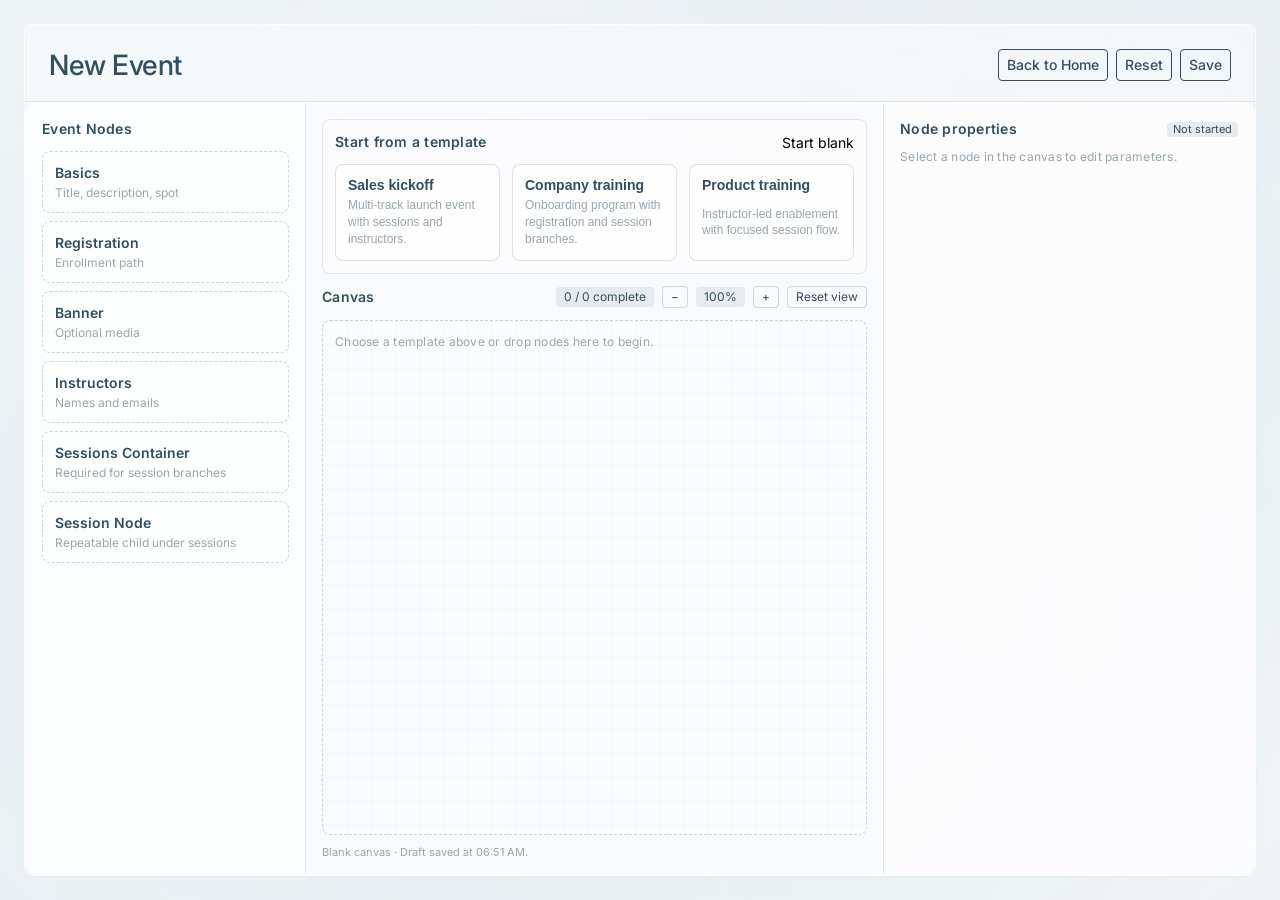
==== new-event.html @ 92a7736d "Initial commit: Arctic AI event creation prototype. Static HTML/CSS/JS starter with chat UI, event a" ====
<!DOCTYPE html>
<html lang="en">
<head>
  <meta charset="UTF-8">
  <meta name="viewport" content="width=device-width, initial-scale=1.0">
  <title>Arctic AI - New Event</title>
  <link rel="stylesheet" href="styles.css">
  <script src="event-editor-shell.js" defer></script>
  <script src="event-admin.js" defer></script>
</head>
<body class="event-page">
  <div class="app-container">
    <div class="background">
      <div class="background-inner">
        <div class="background-gradient"></div>
      </div>
    </div>

    <main class="workspace-panel" aria-label="New Event workspace">
      <header class="content-pane-header content-pane-header-workspace">
        <div class="workspace-header-copy">
          <h1>New Event</h1>
        </div>
        <div class="workspace-header-actions">
          <a class="home-task-action workspace-link-action" href="index.html#events-workspace">Back to Home</a>
          <button type="button" class="home-task-action" id="event-admin-close-button">Reset</button>
          <button type="button" class="home-task-action" id="workspace-save-button">Save</button>
        </div>
      </header>
      <div class="content-pane-divider"></div>
      <section class="workspace-event-editor" aria-label="Node-based event setup">
        <div id="event-editor-root"></div>
      </section>
    </main>
  </div>
</body>
</html>
---- styles.css ----
/* ======================================
   Arctic AI Starter Kit
   ====================================== */

/* File map
   1. Design tokens and base element styles
   2. Shared patterns and reusable selector groups
   3. App shell, background, and primary panels
   4. Header controls and chat title/search chrome
   5. Home panel cards, tasks, and prompt composer
   6. Chat, chat list, and composer
   7. Page switcher popover
   8. Omnibox overlay
*/

@font-face {
  font-family: 'Inter';
  src: url('fonts/Inter/Inter-VariableFont_opsz,wght.ttf') format('truetype');
  font-weight: 100 900;
  font-style: normal;
  font-display: swap;
}

@font-face {
  font-family: 'Inter';
  src: url('fonts/Inter/Inter-Italic-VariableFont_opsz,wght.ttf') format('truetype');
  font-weight: 100 900;
  font-style: italic;
  font-display: swap;
}

/* CSS Custom Properties - Design Tokens */
:root {
  --font-family-base: 'Inter', -apple-system, BlinkMacSystemFont, 'Segoe UI', Roboto, sans-serif;

  /* Core Size Scale */
  --size-0: 0.5px;
  --size-1: 1px;
  --size-2: 2px;
  --size-4: 4px;
  --size-6: 6px;
  --size-8: 8px;
  --size-10: 10px;
  --size-12: 12px;
  --size-14: 14px;
  --size-16: 16px;
  --size-18: 18px;
  --size-20: 20px;
  --size-24: 24px;
  --size-28: 28px;
  --size-32: 32px;
  --size-36: 36px;
  --size-40: 40px;

  /* Base Text Sizes */
  --text-xs: var(--size-12);
  --text-sm: var(--size-14);
  --text-base: var(--size-14);
  --text-md: var(--size-16);
  --text-xl: 21px;
  --text-2xl: var(--size-28);
  --line-height-relaxed: 1.6;
  --line-height-normal: 1.4;
  --line-height-tight: 1;
  --line-height-md: var(--size-20);
  --line-height-lg: var(--size-24);
  --letter-spacing-subtle: 0.03px;
  --letter-spacing-tight: -0.25px;
  --letter-spacing-wide: 0.25px;
  
  /* Base Icon Sizes */
  --icon-size-small: var(--size-16);
  --icon-size-large: var(--size-36);
  --dropdown-icon-width: var(--size-10);
  --dropdown-icon-height: var(--size-6);

  /* Common UI Element Sizes */
  --button-size: var(--size-40);
  --button-size-sm: var(--size-32);
  
  /* Panel Sizing */
  --app-side-panel-min-width: 320px;
  --app-side-panel-default-width: 22vw;
  --app-side-panel-width: clamp(var(--app-side-panel-min-width), var(--app-side-panel-default-width), 50vw);
  --app-side-panel-max-width: 50vw;
  --content-panel-gap: var(--space-xl);
  --content-panel-margin: var(--space-xl);
  
  /* Colors */
  --text-primary: #334E5C;
  --text-secondary: #3A4C5F;
  --accent-blue: #2ABAF8;
  --bg-glass: rgba(251, 252, 253, 0.6);
  --glass-panel-bg: rgba(251, 252, 253, 0.6);
  --glass-panel-edge: rgba(51, 78, 92, 0.035);
  --glass-border: rgba(255, 255, 255, 0.65);
  --glass-inner-highlight: rgba(255, 255, 255, 0.55);
  --glass-shadow: 0 1px 2px rgba(51, 78, 92, 0.04), inset 0 1px 0 var(--glass-inner-highlight);
  --divider-color: rgba(51, 78, 92, 0.2);
  --resize-handle-color: rgba(51, 78, 92, 0.1);
  --resize-handle-hover: rgba(51, 78, 92, 0.2);
  --background-base: #FBFCFD;
  --background-wash: #CCD6E0;
  --background-opacity: 0.15;
  --background-edge-left-opacity: 0.06;
  --background-edge-wash: radial-gradient(circle at 96% 6%, rgba(204, 216, 224, 0.2) 0%, rgba(204, 216, 224, 0.14) 24%, rgba(204, 216, 224, 0) 48%), linear-gradient(90deg, rgba(204, 216, 224, var(--background-edge-left-opacity)) 0%, rgba(204, 216, 224, 0.14) 58%, rgba(204, 216, 224, 0.12) 100%);
  --background-gradient: linear-gradient(38.92224301797872deg, rgb(248, 247, 244) 32%, rgb(102, 146, 178) 32.01%, rgb(104, 151, 156) 56%, rgb(46, 120, 131) 74%, rgb(82, 130, 225) 90%, rgb(168, 219, 245) 108%, rgb(213, 168, 245) 124%);
  
  /* Spacing Scale */
  --space-6xs: var(--size-0);
  --space-5xs: var(--size-1);
  --space-4xs: var(--size-4);
  --space-3xs: var(--size-6);
  --space-2xs: var(--size-8);
  --space-sm: var(--size-12);
  --space-md: var(--size-16);
  --space-md-plus: var(--size-18);
  --space-lg: var(--size-20);
  --space-xl: var(--size-24);

  /* Negative Spacing */
  --space-neg-5xs: calc(var(--size-1) * -1);
  --space-neg-4xs: calc(var(--size-0) * -1);
  --space-neg-3xs: calc(var(--size-2) * -1);
  --space-neg-2xs: calc(var(--size-4) * -1);

  /* Component Sizes */
  --size-adjustment-sm: var(--size-2);
  --prompt-composer-chat-height: 140px;
  --divider-height: 13px;
  --switcher-panel-height: 613px;
  --switcher-avatar-size: 25px;
  --switcher-thumb-height: 53px;
  --switcher-thumb-icon-size: var(--size-28);
  --switcher-logo-height: var(--size-24);
  --switcher-divider-height: var(--size-1);
  --switcher-icon-slot-size: var(--size-14);
  --switcher-nav-width: 144px;
  --switcher-content-width: 486px;
  --switcher-icon-size: var(--size-14);
  --switcher-icon-size-narrow: 11.436px;
  --switcher-icon-size-compact: var(--size-12);
  --switcher-icon-narrow-height: var(--size-16);
  
  /* Border Radius */
  --radius-xs: var(--size-4);
  --radius-sm: var(--size-8);
  --radius-md: var(--size-12);
  --radius-full: 9999px;
  
  /* Effects */
  --blur-standard: blur(12px);
  --glass-panel-blur: blur(12px);
  --glass-panel-radius: var(--radius-sm);
  --switcher-shadow: 0 4px 50px rgba(0, 0, 0, 0.1);
}

@media (min-width: 1920px) {
  :root {
    --app-side-panel-default-width: 15vw;
  }
}

/* Reset and Base Styles */
* {
  margin: 0;
  padding: 0;
  box-sizing: border-box;
}

body {
  font-family: var(--font-family-base);
  -webkit-font-smoothing: antialiased;
  -moz-osx-font-smoothing: grayscale;
}

h1 {
  color: var(--text-primary);
  font-family: var(--font-family-base);
  font-size: var(--text-2xl);
  font-weight: 500;
  line-height: var(--line-height-lg);
  letter-spacing: -0.5px;
}

h2 {
  color: var(--text-secondary);
  font-family: var(--font-family-base);
  font-size: var(--text-xl);
  font-weight: 400;
  line-height: var(--line-height-lg);
  letter-spacing: 0.25px;
}

h3 {
  color: var(--text-secondary);
  font-family: var(--font-family-base);
  font-size: var(--text-sm);
  font-weight: 600;
  line-height: var(--line-height-md);
  letter-spacing: 0.25px;
}

p {
  color: var(--text-secondary);
  font-family: var(--font-family-base);
  font-size: var(--text-sm);
  font-weight: 400;
  line-height: 1.5;
  letter-spacing: 0.25px;
}

a {
  color: #1d6de2;
  text-decoration: none;
}

/* ======================================
   Shared Patterns
   ====================================== */

/* Shared glass surface used by compact controls, cards, and composers. */
.menu-item-group,
.icon-bg,
.chat-title-display,
.chat-search-display,
.home-insight-card,
.prompt-composer-home,
.prompt-composer-chat,
.agent-selector {
  background-color: var(--bg-glass);
  backdrop-filter: var(--blur-standard);
  -webkit-backdrop-filter: var(--blur-standard);
  border: 1px solid var(--glass-border);
  border-radius: var(--radius-sm);
  box-shadow: var(--glass-shadow);
}

/* Base reset for button-like controls that provide their own layout. */
.profile-button,
.menu-item,
.omnibox-trigger,
.icon-button,
.chat-title-edit-button,
.prompt-composer-submit,
.submit-button {
  border: 0;
  background: transparent;
  padding: 0;
  cursor: pointer;
}

/* Center icon-only controls inside their interactive hit area. */
.omnibox-trigger,
.icon-button,
.chat-title-edit-button,
.prompt-composer-submit,
.submit-button {
  display: flex;
  align-items: center;
  justify-content: center;
}

/* Shared compact UI typography. Component selectors add color and spacing. */
.menu-text,
.chat-search-input,
.chat-title-content,
.chat-tag,
.chat-item-title,
.user-message-bubble,
.ai-response-text,
.prompt-composer-input,
.chat-input,
.agent-text {
  font-family: var(--font-family-base);
  font-size: var(--text-sm);
  font-weight: 400;
}

/* Keep SVG and image icons proportionally contained. */
.dropdown-icon,
.shape-icon,
.icon-img,
.chat-search-icon,
.omnibox-search-icon,
.edit-icon,
.prompt-composer-submit-icon,
.dropdown-icon-small,
.submit-button img,
.page-switcher-logo,
.switcher-content-arrow,
.switcher-thumb img {
  object-fit: contain;
}

/* Standard 16px icon footprint. Narrow icons override this below. */
.shape-icon,
.icon-img,
.chat-search-icon,
.omnibox-search-icon,
.edit-icon,
.submit-button,
.home-task-icon,
.switcher-content-arrow {
  width: var(--icon-size-small);
  height: var(--icon-size-small);
}

/* Dropdown chevrons share a smaller aspect ratio than standard icons. */
.dropdown-icon,
.dropdown-icon-small {
  width: var(--dropdown-icon-width);
  height: var(--dropdown-icon-height);
}

/* Horizontal divider rules. Widths stay component-specific. */
.home-insight-divider,
.home-tasks-divider,
.home-task-separator,
.ai-response-divider,
.page-switcher-divider {
  height: 1px;
  background: var(--divider-color);
}

/* Shared editable text inputs used by home and chat prompt composers. */
.prompt-composer-input,
.chat-input {
  flex: 1;
  color: var(--text-secondary);
  line-height: var(--line-height-normal);
  letter-spacing: var(--letter-spacing-subtle);
  outline: none;
  cursor: text;
  word-break: break-word;
}

/* Placeholder text for contenteditable inputs. */
.prompt-composer-input:empty::before,
.chat-input:empty::before {
  content: attr(data-placeholder);
  color: var(--text-secondary);
  pointer-events: none;
}

/* Low-emphasis outline buttons with local sizing overrides. */
.home-task-action,
.switcher-logout,
.switcher-row-button {
  border-style: solid;
  border-color: var(--text-secondary);
  border-radius: var(--radius-xs);
  color: var(--text-secondary);
  background: transparent;
  font-family: var(--font-family-base);
}

/* Hide scrollbars in scrollable panes while preserving scroll behavior. */
.home-panel-scroll,
.chat-list-sections,
.messages-area {
  scrollbar-width: none;
}

.home-panel-scroll::-webkit-scrollbar,
.chat-list-sections::-webkit-scrollbar,
.messages-area::-webkit-scrollbar {
  width: 0;
  height: 0;
}

/* Side-panel views share the same show/hide layout model. */
.home-panel,
.chat-panel,
.chat-history-panel {
  position: relative;
  display: flex;
  flex-direction: column;
  width: 100%;
  flex: 1;
  min-height: 0;
  margin-top: var(--space-md);
}

.home-panel.is-hidden,
.chat-panel.is-hidden,
.chat-history-panel.is-hidden {
  display: none;
}

/* Scroll columns with top clearance for floating title/search chrome. */
.chat-list-sections,
.messages-area {
  display: flex;
  flex-direction: column;
  gap: var(--size-28);
  width: 100%;
  flex: 1;
  min-height: 0;
  overflow-y: auto;
  clip-path: inset(var(--space-3xs) 0 var(--space-3xs) 0);
  padding-top: calc(var(--button-size) + var(--space-sm));
  padding-bottom: var(--space-sm);
}

/* ======================================
   App Container
   ====================================== */

.app-container {
  position: relative;
  width: 100%;
  min-width: calc(var(--app-side-panel-min-width) + 360px + (var(--content-panel-margin) * 2) + var(--content-panel-gap));
  height: 100vh;
  min-height: 100vh;
  overflow-x: auto;
  overflow-y: hidden;
}

/* ======================================
   Background
   ====================================== */

.background {
  position: fixed;
  top: 0;
  left: 0;
  width: 100%;
  height: 100%;
  z-index: 0;
  pointer-events: none;
  overflow: hidden;
  background-color: var(--background-base);
  background-image: var(--background-edge-wash);
}

.background-inner {
  position: absolute;
  top: -1.2vh;
  left: -81.7vw;
  width: 215.1vw;
  height: 138.5vh;
  opacity: var(--background-opacity);
  filter: blur(972.898px);
  transform: rotate(180deg);
  background-color: var(--background-wash);
  background-image: var(--background-gradient);
}

.background-gradient {
  width: 100%;
  height: 100%;
}

/* ======================================
   Workspace Panel
   ====================================== */

.workspace-panel {
  position: absolute;
  top: var(--content-panel-margin);
  right: var(--content-panel-margin);
  bottom: var(--content-panel-margin);
  left: calc(var(--content-panel-margin) + var(--app-side-panel-width) + var(--content-panel-gap));
  z-index: 5;
  overflow: hidden;
  padding: 0;
  background-color: var(--glass-panel-bg);
  backdrop-filter: var(--glass-panel-blur);
  -webkit-backdrop-filter: var(--glass-panel-blur);
  border: 1px solid var(--glass-border);
  border-radius: var(--glass-panel-radius);
  box-shadow: var(--glass-shadow), inset 0 0 0 1px var(--glass-panel-edge);
  pointer-events: auto;
  display: flex;
  flex-direction: column;
}

.workspace-default-view,
.workspace-event-view {
  flex: 1;
  min-height: 0;
  display: flex;
  flex-direction: column;
}

.workspace-default-view.is-hidden,
.workspace-event-view.is-hidden {
  display: none;
}

.workspace-panel.is-event-workspace-active .workspace-event-view .workspace-event-editor {
  flex: 1;
  min-height: 0;
}

.content-pane-header {
  display: flex;
  align-items: center;
  height: auto;
  padding-bottom: var(--space-xl);
}

.content-pane-divider {
  width: 100%;
  height: 1px;
  background: rgba(51, 78, 92, 0.12);
  margin-bottom: 0;
}

.content-pane-divider-inset {
  width: auto;
  margin: 0 var(--space-xl);
}

/* ======================================
   Left Panel
   ====================================== */

/* Resizable side panel that contains home, chat, and chat-history views. */
.app-side-panel {
  position: absolute;
  top: var(--content-panel-margin);
  left: var(--content-panel-margin);
  width: var(--app-side-panel-width);
  min-width: var(--app-side-panel-min-width);
  max-width: var(--app-side-panel-max-width);
  height: calc(100vh - (var(--content-panel-margin) * 2));
  z-index: 10;
  pointer-events: auto;
  padding: 0;
  transition: width 0.1s ease-out;
}

/* Drag target for resizing the side panel. */
.panel-resize-handle {
  position: absolute;
  top: 0;
  left: calc(100% + var(--space-sm) + var(--space-neg-3xs));
  width: var(--size-4);
  height: 100%;
  cursor: ew-resize;
  background-color: transparent;
  transition: background-color 0.2s ease;
  z-index: 20;
}

.panel-resize-handle:hover {
  background-color: var(--resize-handle-hover);
}

.panel-resize-handle::before {
  content: '';
  position: absolute;
  top: 0;
  left: var(--space-neg-2xs);
  right: var(--space-neg-2xs);
  height: 100%;
}

.app-side-panel.resizing {
  transition: none;
  user-select: none;
}

.app-side-panel.resizing .panel-resize-handle {
  background-color: var(--resize-handle-hover);
}

/* Global cursor lock while dragging the resize handle. */
body.resizing-panel {
  cursor: ew-resize;
  user-select: none;
}

.side-panel-layout {
  width: 100%;
  height: 100%;
  display: flex;
  flex-direction: column;
  justify-content: space-between;
  min-height: 0;
}

/* ======================================
   Header Controls
   ====================================== */

/* Header row above the side-panel views. */
.side-panel-chrome {
  position: relative;
  display: flex;
  flex-direction: column;
  gap: var(--space-md);
  width: 100%;
}

/* Profile button, page switcher trigger, search trigger, and action icons. */
.side-panel-toolbar {
  display: flex;
  align-items: center;
  justify-content: space-between;
  gap: var(--space-sm);
  width: 100%;
}

.header-left {
  display: flex;
  gap: var(--space-sm);
  align-items: center;
  min-width: 0;
}

.icon-container {
  display: flex;
  align-items: center;
  flex-shrink: 0;
  width: calc(var(--button-size) - var(--size-adjustment-sm));
  height: calc(var(--button-size) - var(--size-adjustment-sm));
}

.user-icon {
  width: calc(var(--button-size) - var(--size-adjustment-sm));
  height: calc(var(--button-size) - var(--size-adjustment-sm));
  border-radius: var(--radius-full);
  object-fit: cover;
}

.profile-button {
  width: calc(var(--button-size) - var(--size-adjustment-sm));
  height: calc(var(--button-size) - var(--size-adjustment-sm));
  border-radius: var(--radius-full);
}

.menu-item-group {
  display: flex;
  gap: var(--space-sm);
  align-items: center;
  flex-shrink: 0;
  height: var(--button-size);
  padding: 0 var(--space-sm);
}

.menu-item {
  display: flex;
  gap: var(--space-sm);
  align-items: center;
  color: inherit;
  font: inherit;
}

.omnibox-trigger {
  width: var(--icon-size-small);
  height: var(--icon-size-small);
  display: inline-flex;
}

.menu-text {
  line-height: var(--line-height-relaxed);
  color: var(--text-primary);
  white-space: nowrap;
}

.divider {
  width: 0;
  height: var(--divider-height);
  border-left: 1px solid var(--divider-color);
}

.header-right {
  display: flex;
  gap: var(--space-sm);
  align-items: center;
  flex-shrink: 0;
  height: var(--button-size);
}

.icon-button {
  width: var(--button-size);
  height: var(--button-size);
}

.icon-bg {
  width: 100%;
  height: 100%;
  display: flex;
  align-items: center;
  justify-content: center;
}

.settings-link-wrap {
  position: relative;
  z-index: 30;
}

.settings-menu {
  position: absolute;
  top: calc(100% + var(--space-2xs));
  right: 0;
  z-index: 30;
  width: max-content;
  max-width: 190px;
  border: 1px solid var(--glass-border);
  border-radius: var(--radius-xs);
  background: rgba(251, 252, 253, 0.86);
  box-shadow: var(--glass-shadow);
}

.settings-menu[aria-hidden="true"] {
  display: none;
}

.settings-reference-link {
  display: block;
  padding: var(--space-3xs) var(--space-2xs);
  border-radius: var(--radius-xs);
  color: var(--text-primary);
  font-size: var(--text-xs);
  font-weight: 500;
  line-height: var(--line-height-normal);
  text-align: right;
}

/* Floating chat title and chat-list search chrome. */
.chat-title-display {
  position: absolute;
  top: 0;
  left: 0;
  right: 0;
  z-index: 5;
  display: flex;
  align-items: center;
  justify-content: space-between;
  width: 100%;
  height: var(--button-size);
  padding: 0 var(--space-sm);
}

.chat-search-display {
  position: absolute;
  top: 0;
  left: 0;
  right: 0;
  z-index: 5;
  display: flex;
  align-items: center;
  justify-content: space-between;
  width: 100%;
  height: var(--button-size);
  padding: 0 var(--space-sm);
  background-color: rgba(251, 252, 253, 0.7);
}

.chat-search-input {
  width: 100%;
  border: 0;
  background: transparent;
  color: var(--text-primary);
  line-height: var(--line-height-relaxed);
  outline: none;
}

.chat-search-input::placeholder {
  color: var(--text-primary);
}

.chat-title-content {
  line-height: var(--line-height-relaxed);
  color: var(--text-primary);
  white-space: nowrap;
}

.chat-title-content.is-editing {
  outline: none;
  white-space: normal;
}

.chat-title-edit-button {
  width: var(--icon-size-small);
  height: var(--icon-size-small);
  display: inline-flex;
  flex-shrink: 0;
}

/* ======================================
   Home Panel
   ====================================== */

/* Scrollable home content with bottom clearance for the fixed query bar. */
.home-panel-scroll {
  display: flex;
  flex-direction: column;
  gap: var(--space-xl);
  width: 100%;
  flex: 1;
  min-height: 0;
  overflow-y: auto;
  padding-bottom: calc(var(--prompt-composer-chat-height) + var(--space-md));
}

/* Stacked insight-card deck. Card offsets create the layered preview. */
.home-insights-stack {
  display: grid;
  width: 100%;
  padding-bottom: 88px;
}

.home-insight-card {
  grid-area: 1 / 1;
  width: 100%;
  display: flex;
  flex-direction: column;
  gap: var(--space-lg);
  padding: var(--space-xl);
  overflow: hidden;
  z-index: 1;
  --card-offset-y: 0px;
  transform: translateY(var(--card-offset-y)) scale(1);
  transition: transform 220ms cubic-bezier(0.22, 1, 0.36, 1),
    box-shadow 220ms cubic-bezier(0.22, 1, 0.36, 1);
  will-change: transform;
}

/* Layer ordering for the three-card stack. */
.home-insight-card-top {
  z-index: 1;
}

.home-insight-card-middle {
  --card-offset-y: 44px;
  z-index: 2;
}

.home-insight-card-bottom {
  --card-offset-y: 88px;
  z-index: 3;
}

/* Hover lift keeps the selected card above the rest of the stack. */
.home-insight-card:hover,
.home-insight-card:focus-within {
  z-index: 4;
  transform: translateY(var(--card-offset-y)) scale(1.01);
  box-shadow: 0 14px 30px rgba(51, 78, 92, 0.12), var(--glass-shadow);
}

.home-insight-card-top:hover + .home-insight-card-middle,
.home-insight-card-top:focus-within + .home-insight-card-middle {
  z-index: 3;
}

.home-insight-card-top:hover ~ .home-insight-card-bottom,
.home-insight-card-top:focus-within ~ .home-insight-card-bottom {
  z-index: 2;
}

/* Insight card header, title, brand icon, and metric labels. */
.home-insight-header {
  display: flex;
  flex-direction: column;
  gap: var(--space-sm);
}

.home-insight-title-wrap {
  display: flex;
  align-items: center;
  gap: var(--space-sm);
}

.home-insight-brand-icon {
  width: 26px;
  height: 26px;
  border-radius: var(--radius-xs);
  object-fit: cover;
}

.home-insight-brand-icon-openai {
  border-radius: 0;
  object-fit: contain;
}

.home-insight-brand-icon-overlap {
  position: relative;
  display: inline-block;
  width: 26px;
  height: 26px;
}

.home-insight-brand-layer {
  position: absolute;
  inset: 0;
  width: 100%;
  height: 100%;
  object-fit: cover;
}

.home-insight-title {
  min-width: 0;
  color: var(--text-secondary);
  font-family: var(--font-family-base);
  font-size: var(--text-xl);
  font-weight: 400;
  line-height: var(--line-height-lg);
  letter-spacing: -0.5px;
  overflow-wrap: anywhere;
}

.home-insight-labels {
  display: flex;
  align-items: center;
  gap: var(--space-sm);
}

.home-label {
  padding: var(--space-3xs) var(--space-2xs);
  border-radius: var(--radius-xs);
  color: var(--text-secondary);
  font-family: var(--font-family-base);
  font-size: var(--text-sm);
  font-weight: 500;
  line-height: 1;
  letter-spacing: 0.25px;
  white-space: nowrap;
}

.home-label strong {
  font-weight: 500;
}

.home-label b {
  font-weight: 700;
}

.home-label-primary {
  color: var(--background-base);
  background: var(--accent-blue);
}

.home-label-secondary {
  background: #e6ebf0;
}

.home-insight-divider {
  width: 100%;
}

/* Bold labels inside insight card body copy. */
.home-insight-card p strong {
  display: block;
  margin-bottom: var(--space-4xs);
  font-weight: 700;
}

/* Task list below the insight stack. */
.home-tasks {
  display: flex;
  flex-direction: column;
  gap: var(--space-lg);
  width: 100%;
}

.home-tasks-divider {
  width: 65px;
}

.home-task-list {
  display: flex;
  flex-direction: column;
  gap: var(--space-xl);
}

.home-task-item {
  display: flex;
  flex-direction: column;
  gap: var(--space-md);
}

.home-task-header {
  display: flex;
  align-items: center;
  gap: var(--space-2xs);
}

.home-task-icon {
  border-radius: 3px;
  object-fit: cover;
}

.home-task-title {
  min-width: 0;
  color: var(--text-secondary);
  font-family: var(--font-family-base);
  font-size: var(--text-sm);
  font-weight: 600;
  line-height: var(--line-height-md);
  letter-spacing: 0.25px;
  overflow-wrap: anywhere;
}

.home-task-action {
  width: fit-content;
  border-width: 0.5px;
  padding: var(--space-3xs) var(--space-2xs);
  font-size: var(--text-sm);
  font-weight: 500;
  line-height: 1.3;
  cursor: pointer;
}

.home-task-separator {
  width: 73px;
}

/* Fixed prompt input at the bottom of the home panel. */
.prompt-composer-home {
  position: absolute;
  left: 0;
  right: 0;
  bottom: 0;
  z-index: 5;
  display: flex;
  align-items: center;
  justify-content: space-between;
  width: 100%;
  min-height: var(--button-size);
  padding: var(--space-sm);
}

.prompt-composer-input {
  min-width: 0;
}

.prompt-composer-submit {
  width: var(--size-10);
  height: var(--size-12);
  display: inline-flex;
  flex-shrink: 0;
}

.prompt-composer-submit-icon {
  width: var(--size-12);
  height: var(--size-14);
}

/* ======================================
   Chat Panel
   ====================================== */

/* Chat view layout and chat-list section structure. */
.chat-panel {
  align-items: flex-end;
  justify-content: flex-end;
  gap: var(--space-md);
}

.chat-list-section {
  display: flex;
  flex-direction: column;
  gap: var(--space-sm);
}

.chat-list-heading {
  color: #99a6ad;
  font-family: var(--font-family-base);
  font-size: var(--size-10);
  font-weight: 700;
  letter-spacing: 0.6px;
  line-height: var(--line-height-md);
  text-transform: uppercase;
}

.chat-list-items {
  display: flex;
  flex-direction: column;
  gap: var(--space-2xs);
}

.chat-list-item {
  border: 0;
  background: transparent;
  display: flex;
  align-items: center;
  gap: var(--space-3xs);
  color: var(--text-primary);
  cursor: pointer;
  padding: 0;
  width: fit-content;
  max-width: 100%;
  text-align: left;
}

.chat-tag {
  background: #C7D2DC;
  border-radius: var(--radius-xs);
  color: var(--text-primary);
  letter-spacing: 0.25px;
  line-height: 1;
  padding: var(--space-3xs);
  white-space: nowrap;
}

.chat-item-title {
  color: var(--text-primary);
  letter-spacing: 0.25px;
  line-height: var(--line-height-md);
  white-space: nowrap;
  overflow: hidden;
  text-overflow: ellipsis;
}

/* Message scroll area, including dynamic clearance for the fixed composer. */
.messages-area {
  overscroll-behavior: contain;
}

.messages-area.has-bottom-clearance {
  padding-bottom: calc(var(--prompt-composer-chat-height) + var(--space-md));
}

.messages-area.compact-top-spacing {
  padding-top: var(--button-size);
}

/* User and AI message rendering. */
.user-message-bubble {
  background: var(--accent-blue);
  color: var(--background-base);
  padding: var(--size-10) var(--space-sm);
  border-radius: var(--radius-sm);
  align-self: flex-end;
  max-width: 70%;
  line-height: 1.4;
  letter-spacing: 0.03px;
  word-break: break-word;
}

.ai-response {
  display: flex;
  flex-direction: column;
  gap: var(--space-lg);
  width: 100%;
}

.ai-response-text {
  line-height: 1.55;
  color: var(--text-secondary);
  letter-spacing: 0.03px;
}

.ai-response-divider {
  width: 100%;
  flex-shrink: 0;
}

.ai-response-heading {
  font-family: var(--font-family-base);
  font-size: var(--text-sm);
  font-weight: 600;
  line-height: 1.4;
  color: var(--text-secondary);
  margin-bottom: var(--space-2xs);
}

.ai-response-actions {
  display: flex;
  flex-wrap: wrap;
  gap: var(--space-2xs);
  margin-top: var(--space-sm);
}

.ai-response-action {
  font-family: var(--font-family-base);
  cursor: pointer;
  text-decoration: none;
}


/* Fixed chat composer and its nested controls. */
.prompt-composer-chat {
  position: absolute;
  left: 0;
  right: 0;
  bottom: 0;
  z-index: 5;
  display: flex;
  flex-direction: column;
  align-items: center;
  justify-content: space-between;
  width: 100%;
  height: var(--prompt-composer-chat-height);
  padding: var(--space-sm);
  border-radius: var(--radius-md);
  overflow: hidden;
  flex-shrink: 0;
}

.text-input-container {
  display: flex;
  align-items: flex-start;
  justify-content: center;
  width: 100%;
  flex: 1;
  min-height: 0;
}

.chat-input {
  overflow-y: auto;
  max-height: 80px;
}

.buttons-group {
  display: flex;
  align-items: center;
  justify-content: space-between;
  width: 100%;
}

.left-buttons {
  display: flex;
  gap: var(--space-sm);
  align-items: center;
}

.agent-selector {
  display: flex;
  gap: var(--space-4xs);
  align-items: center;
  padding: var(--space-4xs) var(--space-2xs);
}

.agent-text {
  line-height: var(--line-height-md);
  letter-spacing: var(--letter-spacing-tight);
  color: var(--text-primary);
  white-space: nowrap;
}

.submit-button {
  flex-shrink: 0;
}

.submit-button img {
  width: 100%;
  height: 100%;
}

/* ======================================
   Page Switcher Popover
   ====================================== */

/* Two-column app/page switcher opened from the side-panel header. */
.page-switcher-popover {
  position: absolute;
  top: var(--space-neg-4xs);
  left: var(--space-neg-5xs);
  z-index: 60;
  display: flex;
  gap: var(--space-xl);
  width: calc((var(--space-xl) * 2) + var(--switcher-nav-width) + var(--space-xl) + var(--switcher-content-width));
  padding: var(--space-xl);
  border-radius: var(--radius-sm);
  background: var(--background-base);
  box-shadow: var(--switcher-shadow);
}

.page-switcher-popover[aria-hidden="true"] {
  display: none;
}

/* Left navigation column. */
.page-switcher-nav {
  display: flex;
  flex-direction: column;
  gap: var(--space-lg);
  width: var(--switcher-nav-width);
  min-height: var(--switcher-panel-height);
}

.page-switcher-logo {
  width: 120px;
  height: var(--switcher-logo-height);
}

.page-switcher-divider {
  width: 100%;
}

.page-switcher-nav-items {
  display: flex;
  flex-direction: column;
  gap: var(--space-lg);
}

/* Switcher navigation rows and hover/selected background. */
.switcher-nav-item {
  display: grid;
  grid-template-columns: var(--size-14) auto;
  align-items: center;
  justify-items: start;
  gap: var(--space-sm);
  width: 100%;
  padding: var(--space-4xs) 0;
  border: 0;
  border-radius: var(--radius-xs);
  background: transparent;
  color: var(--text-primary);
  font-family: var(--font-family-base);
  font-size: var(--text-md);
  font-weight: 500;
  line-height: var(--line-height-md);
  letter-spacing: var(--letter-spacing-wide);
  text-align: left;
  cursor: pointer;
  position: relative;
  z-index: 0;
}

.switcher-nav-item::before {
  content: '';
  position: absolute;
  top: 0;
  bottom: 0;
  left: calc(var(--space-sm) * -1);
  right: calc(var(--space-sm) * -1);
  border-radius: var(--radius-xs);
  background: transparent;
  z-index: -1;
  pointer-events: none;
}

.switcher-nav-item:hover::before,
.switcher-nav-item.is-selected::before {
  background: rgba(204, 214, 224, 0.45);
}

a.switcher-nav-link {
  text-decoration: none;
}

/* Nav icons vary slightly by source SVG proportions. */
.switcher-nav-icon-slot {
  width: var(--switcher-icon-slot-size);
  height: var(--switcher-icon-slot-size);
  display: flex;
  align-items: center;
  justify-content: center;
}

.switcher-nav-icon {
  width: var(--switcher-icon-size);
  height: var(--switcher-icon-size);
  display: block;
}

.switcher-nav-icon-narrow {
  width: var(--switcher-icon-size-narrow);
  height: var(--switcher-icon-narrow-height);
}

.switcher-nav-icon-compact {
  width: 3px;
  height: var(--switcher-icon-slot-size);
}

.page-switcher-footer {
  margin-top: auto;
  display: flex;
  align-items: center;
  justify-content: space-between;
}

.switcher-avatar {
  width: var(--switcher-avatar-size);
  height: var(--switcher-avatar-size);
  border-radius: 50%;
  object-fit: cover;
}

/* Footer logout button. */
.switcher-logout {
  padding: var(--space-4xs) var(--space-sm);
  border-width: 1px;
  font-size: var(--text-xs);
  line-height: var(--line-height-tight);
}

/* Right content column with meeting rows and actions. */
.page-switcher-content {
  width: var(--switcher-content-width);
  height: var(--switcher-panel-height);
  display: flex;
  flex-direction: column;
  gap: var(--space-xl);
  padding: var(--space-xl);
  border-radius: var(--radius-sm);
  overflow: hidden;
  background: rgba(242, 245, 247, 0.7);
}

.switcher-content-header {
  display: flex;
  align-items: center;
  justify-content: space-between;
  color: var(--text-secondary);
  font-size: var(--text-xl);
  font-weight: 500;
  line-height: var(--line-height-tight);
}

.switcher-content-arrow {
  transform: rotate(-90deg);
}

.switcher-content-section {
  display: flex;
  flex-direction: column;
  gap: var(--space-md-plus);
}

.switcher-content-section h4 {
  color: var(--text-secondary);
  font-size: var(--text-sm);
  font-weight: 700;
  line-height: var(--line-height-tight);
}

.switcher-content-row {
  display: flex;
  align-items: center;
  gap: var(--space-xl);
}

/* Meeting thumbnail and copy treatment. */
.switcher-thumb {
  width: 70.667px;
  height: var(--switcher-thumb-height);
  display: flex;
  align-items: center;
  justify-content: center;
  border-radius: 9.422px;
  background: #fff;
}

.switcher-thumb img {
  width: var(--switcher-thumb-icon-size);
  height: var(--switcher-thumb-icon-size);
}

.switcher-thumb-primary {
  background: #1932d5;
}

.switcher-thumb-primary img {
  filter: brightness(0) invert(1);
}

.switcher-content-copy {
  flex: 1;
  display: flex;
  flex-direction: column;
  gap: var(--space-4xs);
  color: var(--text-secondary);
  text-align: left;
}

.switcher-content-copy strong {
  font-size: var(--text-xs);
  line-height: var(--line-height-tight);
}

.switcher-content-copy span {
  font-size: var(--text-xs);
  line-height: var(--line-height-tight);
}

.switcher-row-button {
  border-width: 1px;
  padding: var(--space-3xs) var(--space-2xs);
  font-size: var(--text-xs);
  line-height: var(--line-height-tight);
}

/* ======================================
   Omnibox Overlay
   ====================================== */

/* Full-screen search overlay opened from the header search trigger. */
.omnibox-overlay {
  position: fixed;
  inset: 0;
  z-index: 100;
  display: flex;
  align-items: flex-start;
  justify-content: center;
  padding-top: 14vh;
  pointer-events: auto;
}

.omnibox-overlay[aria-hidden="true"] {
  display: none;
}

/* Soft page wash behind the omnibox panel. */
.omnibox-backdrop {
  position: absolute;
  inset: 0;
  background: rgba(251, 252, 253, 0.38);
  backdrop-filter: blur(10px);
  -webkit-backdrop-filter: blur(10px);
}

/* Centered search panel and input row. */
.omnibox-panel {
  position: relative;
  z-index: 1;
  width: min(680px, calc(100vw - (var(--space-xl) * 2)));
  max-height: 72vh;
  display: flex;
  flex-direction: column;
  gap: var(--space-lg);
  padding: var(--space-lg);
  border: 1px solid var(--glass-border);
  border-radius: var(--radius-md);
  background: rgba(251, 252, 253, 0.86);
  box-shadow: 0 24px 70px rgba(51, 78, 92, 0.2), var(--glass-shadow);
}

.omnibox-search-row {
  display: flex;
  align-items: center;
  gap: var(--space-sm);
  min-height: var(--button-size);
  padding: 0 var(--space-sm);
  border: 1px solid rgba(51, 78, 92, 0.12);
  border-radius: var(--radius-sm);
  background: rgba(255, 255, 255, 0.78);
}

.omnibox-search-icon {
  flex-shrink: 0;
}

.omnibox-input {
  width: 100%;
  border: 0;
  background: transparent;
  color: var(--text-primary);
  font-family: var(--font-family-base);
  font-size: var(--text-md);
  line-height: var(--line-height-lg);
  outline: none;
}

.omnibox-input::placeholder {
  color: rgba(51, 78, 92, 0.62);
}

/* ======================================
   Design Breakdown Modal
   ====================================== */

.design-breakdown-modal {
  position: fixed;
  inset: 0;
  z-index: 120;
  display: flex;
  align-items: center;
  justify-content: center;
  padding: var(--space-xl);
  pointer-events: auto;
}

.design-breakdown-modal[aria-hidden="true"] {
  display: none;
}

.design-breakdown-backdrop {
  position: absolute;
  inset: 0;
  background: rgba(251, 252, 253, 0.52);
  backdrop-filter: blur(10px);
  -webkit-backdrop-filter: blur(10px);
}

.design-breakdown-panel {
  position: relative;
  z-index: 1;
  display: flex;
  flex-direction: column;
  width: min(1180px, calc(100vw - (var(--space-xl) * 2)));
  height: min(840px, calc(100vh - (var(--space-xl) * 2)));
  overflow: hidden;
  border: 1px solid var(--glass-border);
  border-radius: var(--radius-md);
  background: rgba(251, 252, 253, 0.92);
  box-shadow: 0 24px 70px rgba(51, 78, 92, 0.2), var(--glass-shadow);
}

.design-breakdown-header {
  display: flex;
  align-items: center;
  justify-content: space-between;
  gap: var(--space-md);
  padding: var(--space-md) var(--space-lg);
  border-bottom: 1px solid rgba(51, 78, 92, 0.12);
}

.design-breakdown-header h2 {
  font-size: var(--text-md);
  font-weight: 500;
  line-height: var(--line-height-md);
}

.design-breakdown-close {
  border: 1px solid var(--text-secondary);
  border-radius: var(--radius-xs);
  padding: var(--space-3xs) var(--space-2xs);
  background: transparent;
  color: var(--text-secondary);
  font-family: var(--font-family-base);
  font-size: var(--text-xs);
  line-height: var(--line-height-tight);
  cursor: pointer;
}

.design-breakdown-frame {
  width: 100%;
  height: 100%;
  border: 0;
  background: var(--background-base);
}

/* ======================================
   Event Admin Flow (Phase 1)
   ====================================== */

.content-pane-header-workspace {
  justify-content: space-between;
  gap: var(--space-lg);
  padding: var(--space-xl);
  padding-bottom: var(--space-lg);
}

.workspace-header-copy {
  display: grid;
  gap: var(--space-2xs);
}

.workspace-header-subtitle {
  max-width: 720px;
}

.workspace-header-actions {
  display: flex;
  align-items: center;
  gap: var(--space-2xs);
}

.workspace-link-action {
  display: inline-flex;
  align-items: center;
  justify-content: center;
  text-decoration: none;
}

.workspace-event-preview.is-hidden {
  display: none;
}

.workspace-event-preview {
  padding: 0 var(--space-xl) var(--space-lg);
}

.workspace-event-preview h2 {
  margin: 0 0 var(--space-2xs);
  color: var(--text-primary);
  font-size: var(--text-md);
}

.event-session-child-summary {
  margin: 0;
  padding-left: var(--space-lg);
  display: grid;
  gap: var(--space-4xs);
}

.event-link-button {
  border: 0;
  background: transparent;
  color: var(--text-link);
  font: inherit;
  padding: 0;
  cursor: pointer;
}

.event-session-item {
  flex-wrap: wrap;
}

.workspace-event-preview ul {
  margin: 0;
  padding-left: var(--space-lg);
  display: grid;
  gap: var(--space-2xs);
  color: var(--text-secondary);
  font-size: var(--text-sm);
  line-height: var(--line-height-relaxed);
}

.workspace-event-editor {
  flex: 1;
  min-height: 0;
  display: flex;
  margin-top: 0;
}

.workspace-event-editor-placeholder {
  flex-direction: column;
  align-items: flex-start;
  gap: var(--space-sm);
  padding: var(--space-xl);
}

.event-page .app-container {
  min-width: 0;
  overflow: hidden;
}

.event-page .workspace-panel {
  left: var(--content-panel-margin);
}

.event-admin-panel {
  width: 100%;
  height: 100%;
  display: flex;
  flex-direction: column;
  border: 1px solid var(--glass-border);
  border-radius: var(--radius-md);
  background: rgba(251, 252, 253, 0.66);
  box-shadow: var(--glass-shadow);
  overflow: hidden;
  min-height: 0;
}

.event-admin-header {
  display: flex;
  justify-content: space-between;
  align-items: center;
  gap: var(--space-md);
  padding: var(--space-md) var(--space-lg);
  border-bottom: 1px solid rgba(51, 78, 92, 0.12);
}

.event-admin-header-copy {
  display: grid;
  gap: var(--space-4xs);
}

.event-admin-header-copy h2 {
  font-size: var(--text-md);
  font-weight: 500;
  line-height: var(--line-height-md);
}

.event-admin-header-actions {
  display: flex;
  gap: var(--space-sm);
}

.event-admin-layout {
  flex: 1;
  min-height: 0;
  display: grid;
  grid-template-columns: minmax(250px, 280px) minmax(0, 1fr) minmax(320px, 370px);
}

.event-admin-palette-panel,
.event-admin-canvas-panel,
.event-admin-main-panel {
  min-height: 0;
  display: flex;
  flex-direction: column;
  gap: var(--space-sm);
  padding: var(--space-md);
}

.event-admin-palette-panel {
  border-right: 1px solid rgba(51, 78, 92, 0.12);
  background: rgba(255, 255, 255, 0.48);
}

.event-admin-canvas-panel {
  position: relative;
  border-right: 1px solid rgba(51, 78, 92, 0.12);
}

.event-admin-toast-host {
  position: fixed;
  top: var(--space-lg);
  right: var(--space-lg);
  z-index: 120;
  display: flex;
  flex-direction: column;
  align-items: flex-end;
  gap: var(--space-sm);
  width: min(24rem, calc(100vw - (2 * var(--space-lg))));
  pointer-events: none;
}

.event-admin-toast.home-insight-card {
  grid-area: unset;
  width: 100%;
  max-width: none;
  --card-offset-y: 0;
  transform: none;
  display: flex;
  flex-direction: row;
  align-items: center;
  gap: var(--space-sm);
  padding: var(--space-md) var(--space-lg);
  pointer-events: auto;
  opacity: 1;
  transition: opacity 280ms ease;
}

.event-admin-toast.home-insight-card p {
  flex: 1;
  min-width: 0;
  margin: 0;
  color: var(--text-primary);
  font-size: var(--text-sm);
  line-height: var(--line-height-normal);
}

.event-admin-toast-dismiss {
  flex-shrink: 0;
  width: 24px;
  height: 24px;
  margin: 0;
  border: 1px solid rgba(51, 78, 92, 0.16);
  border-radius: 999px;
  background: rgba(255, 255, 255, 0.72);
  color: var(--text-primary);
  font-family: var(--font-family-base);
  font-size: 16px;
  line-height: 1;
  display: inline-flex;
  align-items: center;
  justify-content: center;
  cursor: pointer;
  transition: background-color 0.15s ease, border-color 0.15s ease;
}

.event-admin-toast-dismiss:hover,
.event-admin-toast-dismiss:focus-visible {
  border-color: rgba(51, 78, 92, 0.28);
  background: rgba(255, 255, 255, 0.95);
  outline: none;
}

.event-admin-toast.is-dismissed {
  opacity: 0;
}

.event-admin-main-panel {
  background: rgba(255, 255, 255, 0.42);
}

.event-admin-nav-title-row,
.event-admin-main-header {
  display: flex;
  justify-content: space-between;
  align-items: center;
  gap: var(--space-sm);
}

.event-admin-nav-title-row h3,
.event-admin-main-header h3 {
  color: var(--text-primary);
  font-size: var(--text-sm);
}

.event-admin-chip {
  display: inline-flex;
  align-items: center;
  border-radius: var(--radius-xs);
  padding: var(--space-4xs) var(--space-2xs);
  background: #e6ebf0;
  color: var(--text-primary);
  font-size: var(--text-xs);
  line-height: var(--line-height-tight);
}

.event-admin-palette-list {
  display: grid;
  gap: var(--space-2xs);
  min-height: 0;
  overflow-y: auto;
}

.event-palette-item {
  border: 1px dashed rgba(51, 78, 92, 0.24);
  border-radius: var(--radius-sm);
  background: rgba(255, 255, 255, 0.52);
  padding: var(--space-sm);
  cursor: grab;
  display: grid;
  gap: var(--space-4xs);
}

.event-palette-item:active {
  cursor: grabbing;
}

.event-palette-title {
  color: var(--text-primary);
  font-size: var(--text-sm);
  font-weight: 600;
}

.event-palette-helper {
  color: #99a6ad;
  font-size: var(--text-xs);
}

.event-admin-alert {
  border: 1px solid rgba(227, 137, 26, 0.45);
  border-radius: var(--radius-xs);
  background: rgba(255, 227, 182, 0.35);
  color: #8b5208;
  padding: var(--space-sm);
  font-size: var(--text-sm);
  line-height: var(--line-height-normal);
}

.event-admin-alert.is-hidden {
  display: none;
}

.event-admin-canvas {
  flex: 1;
  min-height: 0;
  overflow: auto;
  border: 1px dashed rgba(51, 78, 92, 0.22);
  border-radius: var(--radius-sm);
  background:
    linear-gradient(rgba(51, 78, 92, 0.03) 1px, transparent 1px),
    linear-gradient(90deg, rgba(51, 78, 92, 0.03) 1px, transparent 1px),
    rgba(255, 255, 255, 0.35);
  background-size: 24px 24px, 24px 24px, auto;
  padding: var(--space-sm);
  position: relative;
}

.event-admin-canvas.is-drop-target {
  border-color: rgba(42, 186, 248, 0.7);
  box-shadow: inset 0 0 0 1px rgba(42, 186, 248, 0.2);
}

.event-admin-canvas-empty {
  color: #99a6ad;
  font-size: var(--text-xs);
}

.event-admin-canvas-meta {
  color: #99a6ad;
  font-size: 11px;
  line-height: var(--line-height-tight);
}

.event-template-gallery.is-hidden {
  display: none;
}

.event-template-gallery {
  display: grid;
  gap: var(--space-sm);
  padding: var(--space-sm);
  border: 1px solid rgba(51, 78, 92, 0.12);
  border-radius: var(--radius-sm);
  background: rgba(255, 255, 255, 0.48);
}

.event-template-gallery-header {
  display: flex;
  justify-content: space-between;
  align-items: center;
  gap: var(--space-sm);
}

.event-template-gallery-header h3 {
  color: var(--text-primary);
  font-size: var(--text-sm);
  font-weight: 600;
}

.event-template-blank-link {
  border: 0;
  background: transparent;
  color: var(--text-link);
  font-family: var(--font-family-base);
  font-size: var(--text-sm);
  cursor: pointer;
  padding: 0;
}

.event-template-cards {
  display: grid;
  grid-template-columns: repeat(3, minmax(0, 1fr));
  gap: var(--space-sm);
}

.event-template-card {
  display: grid;
  gap: var(--space-4xs);
  padding: var(--space-sm);
  border: 1px solid rgba(51, 78, 92, 0.16);
  border-radius: var(--radius-sm);
  background: rgba(255, 255, 255, 0.62);
  text-align: left;
  cursor: pointer;
  transition: border-color 0.15s ease, box-shadow 0.15s ease;
}

.event-template-card:hover {
  border-color: rgba(42, 186, 248, 0.55);
  box-shadow: inset 0 0 0 1px rgba(42, 186, 248, 0.15);
}

.event-template-card-title {
  color: var(--text-primary);
  font-size: var(--text-sm);
  font-weight: 600;
}

.event-template-card-description {
  color: #99a6ad;
  font-size: var(--text-xs);
  line-height: var(--line-height-normal);
}

.event-canvas-viewport {
  transform-origin: 0 0;
  min-width: 100%;
  min-height: 100%;
}

.event-canvas-graph {
  position: relative;
  min-height: 480px;
}

.event-canvas-node-layer {
  position: relative;
  z-index: 2;
  min-height: 480px;
}

.event-canvas-session-group {
  position: absolute;
  z-index: 0;
  border: 1px dashed rgba(42, 186, 248, 0.35);
  border-radius: var(--radius-sm);
  background: rgba(42, 186, 248, 0.05);
  pointer-events: none;
}

.event-canvas-toolbar {
  display: inline-flex;
  align-items: center;
  gap: var(--space-2xs);
  flex-wrap: wrap;
}

.event-canvas-port {
  position: absolute;
  width: 10px;
  height: 10px;
  border-radius: 999px;
  background: rgba(255, 255, 255, 0.95);
  border: 1px solid rgba(51, 78, 92, 0.35);
  z-index: 3;
  cursor: crosshair;
}

.event-canvas-port-top {
  top: -5px;
  left: 50%;
  transform: translateX(-50%);
}

.event-canvas-port-bottom {
  bottom: -5px;
  left: 50%;
  transform: translateX(-50%);
}

.event-canvas-port-left {
  left: -5px;
  top: 50%;
  transform: translateY(-50%);
}

.event-canvas-port-right {
  right: -5px;
  top: 50%;
  transform: translateY(-50%);
}

.event-canvas-edge-path.is-manual {
  stroke: rgba(42, 186, 248, 0.72);
}

.event-canvas-edge-path.is-preview {
  stroke-dasharray: 4 4;
  stroke: rgba(42, 186, 248, 0.65);
  marker-end: none;
}

.event-canvas-edges {
  position: absolute;
  inset: 0;
  z-index: 1;
  overflow: visible;
  pointer-events: none;
}

.event-canvas-edge-path {
  fill: none;
  stroke: rgba(51, 78, 92, 0.42);
  stroke-width: 1.6;
}

.event-canvas-node {
  position: absolute;
  border: 1px solid rgba(51, 78, 92, 0.15);
  border-radius: var(--radius-sm);
  background: rgba(251, 252, 253, 0.82);
  padding: var(--space-sm);
  box-sizing: border-box;
  cursor: grab;
  user-select: none;
}

.event-canvas-node:active {
  cursor: grabbing;
}

.event-canvas-node-session {
  border-color: rgba(42, 186, 248, 0.45);
  background: rgba(245, 251, 255, 0.92);
}

.event-canvas-node-child {
  padding: var(--space-2xs) var(--space-sm);
  background: rgba(255, 255, 255, 0.88);
}

.event-canvas-node:focus-visible {
  outline: 2px solid rgba(42, 186, 248, 0.7);
  outline-offset: 2px;
}

.event-canvas-node.is-active {
  border-color: rgba(42, 186, 248, 0.7);
  box-shadow: inset 0 0 0 1px rgba(42, 186, 248, 0.25);
}

.event-canvas-node-copy {
  display: block;
  width: 100%;
  min-width: 0;
}

.event-canvas-node-head {
  display: flex;
  align-items: center;
  justify-content: space-between;
  gap: var(--space-2xs);
}

.event-canvas-node-title {
  color: var(--text-primary);
  font-size: var(--text-sm);
  font-weight: 600;
  margin: 0;
  padding: 0;
  text-align: left;
  flex: 1;
  min-width: 0;
}

.event-canvas-node-helper {
  color: #99a6ad;
  font-size: var(--text-xs);
}

.event-canvas-node-remove {
  position: absolute;
  top: 6px;
  right: 6px;
  width: 20px;
  height: 20px;
  border: 1px solid rgba(171, 79, 0, 0.24);
  border-radius: 999px;
  background: rgba(255, 255, 255, 0.92);
  color: #ab4f00;
  font-size: 14px;
  line-height: 1;
  display: inline-flex;
  align-items: center;
  justify-content: center;
  cursor: pointer;
  opacity: 0;
  pointer-events: none;
  transform: scale(0.92);
  transition: opacity 120ms ease, transform 120ms ease;
}

.event-canvas-node:hover .event-canvas-node-remove,
.event-canvas-node:focus-within .event-canvas-node-remove {
  opacity: 1;
  pointer-events: auto;
  transform: scale(1);
}

.event-status {
  border-radius: var(--radius-xs);
  padding: 2px 6px;
  font-size: 11px;
  line-height: var(--line-height-tight);
  white-space: nowrap;
}

.event-status.not-started {
  background: #e6ebf0;
  color: var(--text-secondary);
}

.event-status.in-progress {
  background: rgba(42, 186, 248, 0.2);
  color: #12779e;
}

.event-status.complete {
  background: rgba(60, 166, 93, 0.18);
  color: #24693c;
}

.event-status.needs-attention {
  background: rgba(227, 137, 26, 0.2);
  color: #8b5208;
}

.event-node-form {
  flex: 1;
  min-height: 0;
  overflow-y: auto;
  display: grid;
  align-content: start;
  gap: var(--space-md);
}

.event-field {
  display: grid;
  gap: var(--space-4xs);
}

.event-field label,
.event-checkbox-row span,
.event-inline-label {
  color: var(--text-primary);
  font-size: var(--text-xs);
  font-weight: 600;
  line-height: var(--line-height-tight);
}

.event-field input:not([type="checkbox"]):not([type="radio"]),
.event-field textarea,
.event-field select,
.event-session-title-input,
.event-instructor-input {
  width: 100%;
  border: 1px solid rgba(51, 78, 92, 0.2);
  border-radius: var(--radius-xs);
  padding: var(--space-2xs) var(--space-sm);
  color: var(--text-primary);
  background: rgba(255, 255, 255, 0.8);
  font-family: var(--font-family-base);
  font-size: var(--text-sm);
  line-height: var(--line-height-normal);
}

.event-field textarea {
  min-height: 100px;
  resize: vertical;
}

.event-helper {
  color: #99a6ad;
  font-size: var(--text-xs);
  line-height: var(--line-height-tight);
}

.event-error {
  color: #ab4f00;
  font-size: var(--text-xs);
  line-height: var(--line-height-tight);
}

.event-checkbox-list {
  display: flex;
  flex-direction: column;
  align-items: stretch;
  gap: var(--space-2xs);
  margin-top: 2px;
}

.event-checkbox-row {
  display: flex;
  align-items: center;
  gap: var(--space-2xs);
  width: 100%;
  cursor: pointer;
}

.event-checkbox-row input[type="checkbox"] {
  width: 16px;
  height: 16px;
  margin: 0;
  flex-shrink: 0;
  padding: 0;
  border: 1px solid rgba(51, 78, 92, 0.35);
  border-radius: 3px;
  background: rgba(255, 255, 255, 0.9);
  accent-color: var(--text-primary);
}

.event-checkbox-row span {
  flex: 1;
  min-width: 0;
  font-weight: 500;
  line-height: var(--line-height-normal);
}

.event-inline-actions {
  display: flex;
  gap: var(--space-2xs);
}

.event-mini-button {
  border: 1px solid rgba(51, 78, 92, 0.2);
  border-radius: var(--radius-xs);
  background: transparent;
  color: var(--text-secondary);
  font-family: var(--font-family-base);
  font-size: var(--text-xs);
  line-height: var(--line-height-tight);
  padding: var(--space-4xs) var(--space-2xs);
  cursor: pointer;
}

.event-mini-button:disabled {
  opacity: 0.5;
  cursor: default;
}

.event-instructors-list,
.event-sessions-list {
  display: grid;
  gap: var(--space-2xs);
}

.event-instructor-item,
.event-session-item {
  display: flex;
  align-items: center;
  gap: var(--space-2xs);
  border: 1px solid rgba(51, 78, 92, 0.12);
  border-radius: var(--radius-xs);
  background: rgba(255, 255, 255, 0.55);
  padding: var(--space-2xs);
}

.event-instructor-value {
  flex: 1;
  color: var(--text-secondary);
  font-size: var(--text-sm);
}
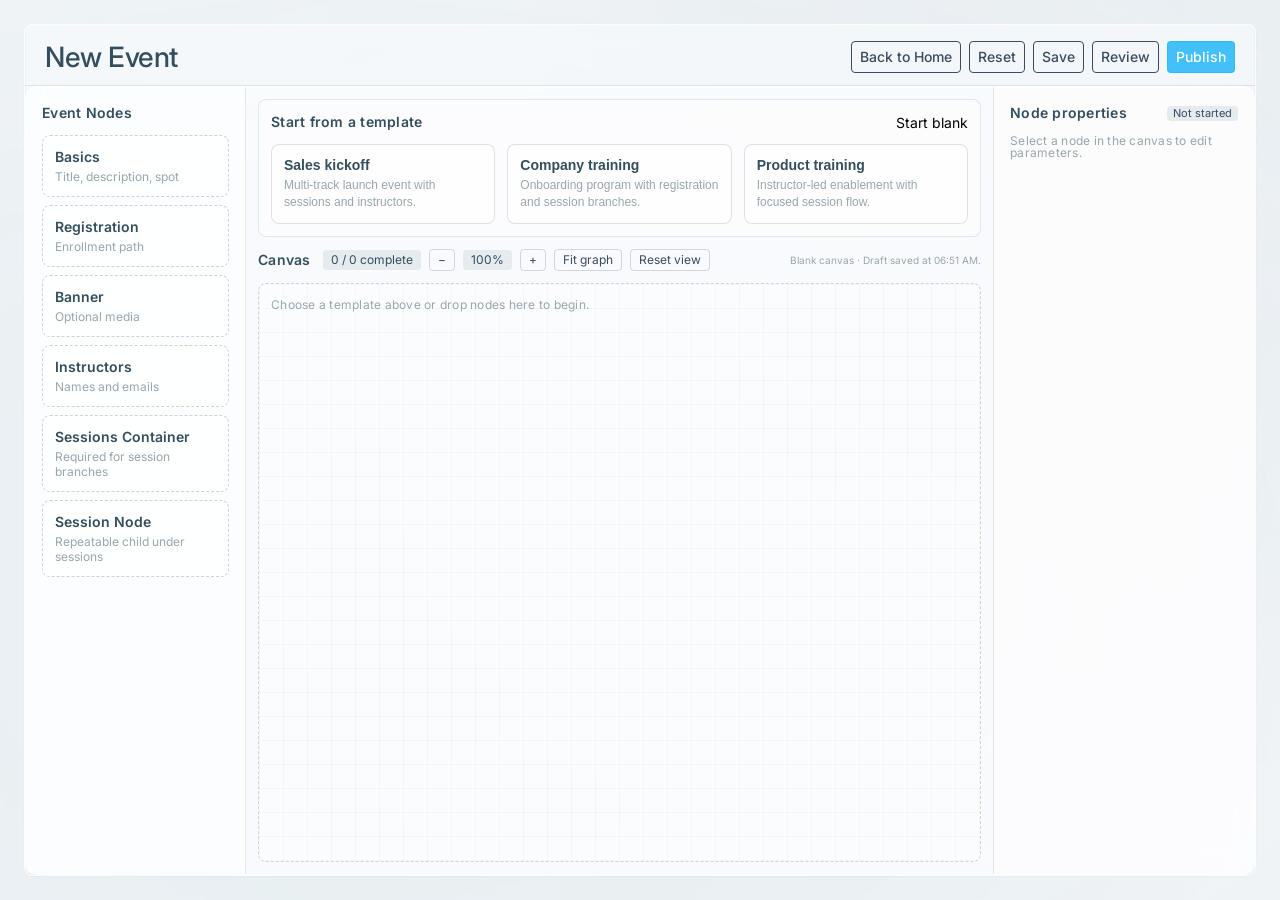
==== commit 52696f20: "Add event publish review flow and workspace actions. Introduce Review/Publish controls, a pre-publis" ====
--- a/new-event.html
+++ b/new-event.html
@@ -25,9 +25,12 @@
           <a class="home-task-action workspace-link-action" href="index.html#events-workspace">Back to Home</a>
           <button type="button" class="home-task-action" id="event-admin-close-button">Reset</button>
           <button type="button" class="home-task-action" id="workspace-save-button">Save</button>
+          <button type="button" class="home-task-action" id="workspace-review-button">Review</button>
+          <button type="button" class="home-task-action home-task-action-primary" id="workspace-publish-button">Publish</button>
         </div>
       </header>
       <div class="content-pane-divider"></div>
+      <section class="workspace-event-preview is-hidden" id="event-publish-success-summary" aria-live="polite"></section>
       <section class="workspace-event-editor" aria-label="Node-based event setup">
         <div id="event-editor-root"></div>
       </section>
--- a/styles.css
+++ b/styles.css
@@ -1007,6 +1007,22 @@
   cursor: pointer;
 }
 
+.home-task-action-primary {
+  background: rgba(42, 186, 248, 0.88);
+  border-color: rgba(42, 186, 248, 0.88);
+  color: #fff;
+}
+
+.home-task-action-primary:hover:not(:disabled) {
+  background: rgba(42, 186, 248, 1);
+}
+
+.home-task-action:disabled,
+.home-task-action-primary:disabled {
+  opacity: 0.55;
+  cursor: default;
+}
+
 .home-task-separator {
   width: 73px;
 }
@@ -1637,8 +1653,8 @@
 .content-pane-header-workspace {
   justify-content: space-between;
   gap: var(--space-lg);
-  padding: var(--space-xl);
-  padding-bottom: var(--space-lg);
+  padding: var(--space-md) var(--space-lg);
+  padding-bottom: var(--space-sm);
 }
 
 .workspace-header-copy {
@@ -1711,7 +1727,16 @@
   flex: 1;
   min-height: 0;
   display: flex;
+  flex-direction: column;
   margin-top: 0;
+}
+
+.workspace-event-editor > #event-editor-root {
+  flex: 1;
+  min-width: 0;
+  min-height: 0;
+  display: flex;
+  flex-direction: column;
 }
 
 .workspace-event-editor-placeholder {
@@ -1771,8 +1796,9 @@
 .event-admin-layout {
   flex: 1;
   min-height: 0;
+  width: 100%;
   display: grid;
-  grid-template-columns: minmax(250px, 280px) minmax(0, 1fr) minmax(320px, 370px);
+  grid-template-columns: minmax(200px, 220px) minmax(0, 1fr) minmax(220px, 260px);
 }
 
 .event-admin-palette-panel,
@@ -1793,6 +1819,7 @@
 .event-admin-canvas-panel {
   position: relative;
   border-right: 1px solid rgba(51, 78, 92, 0.12);
+  padding: var(--space-sm);
 }
 
 .event-admin-toast-host {
@@ -1940,8 +1967,9 @@
 
 .event-admin-canvas {
   flex: 1;
-  min-height: 0;
-  overflow: auto;
+  min-height: min(360px, 45vh);
+  overflow: hidden;
+  overscroll-behavior: contain;
   border: 1px dashed rgba(51, 78, 92, 0.22);
   border-radius: var(--radius-sm);
   background:
@@ -1965,8 +1993,11 @@
 
 .event-admin-canvas-meta {
   color: #99a6ad;
-  font-size: 11px;
+  font-size: 10px;
   line-height: var(--line-height-tight);
+  margin-left: auto;
+  max-width: 100%;
+  text-align: right;
 }
 
 .event-template-gallery.is-hidden {
@@ -1980,6 +2011,8 @@
   border: 1px solid rgba(51, 78, 92, 0.12);
   border-radius: var(--radius-sm);
   background: rgba(255, 255, 255, 0.48);
+  max-height: min(200px, 28vh);
+  overflow-y: auto;
 }
 
 .event-template-gallery-header {
@@ -2067,10 +2100,12 @@
 }
 
 .event-canvas-toolbar {
-  display: inline-flex;
+  display: flex;
   align-items: center;
   gap: var(--space-2xs);
   flex-wrap: wrap;
+  flex: 1;
+  min-width: 0;
 }
 
 .event-canvas-port {
@@ -2108,14 +2143,23 @@
   transform: translateY(-50%);
 }
 
+.event-canvas-port::after {
+  content: '';
+  position: absolute;
+  inset: -8px;
+  border-radius: 999px;
+}
+
+.event-admin-canvas.is-space-pan {
+  cursor: grab;
+}
+
+.event-admin-canvas.is-space-pan:active {
+  cursor: grabbing;
+}
+
 .event-canvas-edge-path.is-manual {
   stroke: rgba(42, 186, 248, 0.72);
-}
-
-.event-canvas-edge-path.is-preview {
-  stroke-dasharray: 4 4;
-  stroke: rgba(42, 186, 248, 0.65);
-  marker-end: none;
 }
 
 .event-canvas-edges {
@@ -2130,6 +2174,21 @@
   fill: none;
   stroke: rgba(51, 78, 92, 0.42);
   stroke-width: 1.6;
+  pointer-events: stroke;
+  cursor: pointer;
+}
+
+.event-canvas-edge-path.is-selected {
+  stroke: rgba(42, 186, 248, 0.95);
+  stroke-width: 2.4;
+}
+
+.event-canvas-edge-path.is-preview {
+  stroke-dasharray: 4 4;
+  stroke: rgba(42, 186, 248, 0.65);
+  marker-end: none;
+  pointer-events: none;
+  cursor: default;
 }
 
 .event-canvas-node {
@@ -2155,6 +2214,28 @@
 .event-canvas-node-child {
   padding: var(--space-2xs) var(--space-sm);
   background: rgba(255, 255, 255, 0.88);
+}
+
+.event-canvas-node-has-error {
+  border-color: rgba(227, 137, 26, 0.55);
+  box-shadow: inset 0 0 0 1px rgba(227, 137, 26, 0.18);
+}
+
+.event-canvas-node-error-badge {
+  position: absolute;
+  top: 6px;
+  left: 6px;
+  width: 16px;
+  height: 16px;
+  border-radius: 999px;
+  background: rgba(227, 137, 26, 0.92);
+  color: #fff;
+  font-size: 11px;
+  font-weight: 700;
+  line-height: 16px;
+  text-align: center;
+  z-index: 4;
+  pointer-events: none;
 }
 
 .event-canvas-node:focus-visible {
@@ -2389,3 +2470,164 @@
   font-size: var(--text-sm);
 }
 
+/* Publish review modal */
+.event-publish-review-modal {
+  position: fixed;
+  inset: 0;
+  z-index: 120;
+  display: grid;
+  place-items: center;
+  padding: var(--space-lg);
+}
+
+.event-publish-review-modal.is-hidden {
+  display: none;
+}
+
+.event-publish-review-backdrop {
+  position: absolute;
+  inset: 0;
+  background: rgba(15, 23, 28, 0.35);
+}
+
+.event-publish-review-panel {
+  position: relative;
+  z-index: 1;
+  width: min(560px, 100%);
+  max-height: min(80vh, 720px);
+  display: grid;
+  grid-template-rows: auto 1fr auto;
+  border: 1px solid rgba(51, 78, 92, 0.15);
+  border-radius: var(--radius-md);
+  background: rgba(251, 252, 253, 0.94);
+  box-shadow: 0 24px 64px rgba(15, 23, 28, 0.18);
+  overflow: hidden;
+}
+
+.event-publish-review-header,
+.event-publish-review-footer {
+  display: flex;
+  align-items: center;
+  justify-content: space-between;
+  gap: var(--space-sm);
+  padding: var(--space-md);
+}
+
+.event-publish-review-header {
+  border-bottom: 1px solid rgba(51, 78, 92, 0.1);
+}
+
+.event-publish-review-header h3 {
+  margin: 0;
+  color: var(--text-primary);
+  font-size: var(--text-md);
+}
+
+.event-publish-review-close {
+  border: 0;
+  background: transparent;
+  color: var(--text-secondary);
+  font-size: var(--text-lg);
+  line-height: 1;
+  cursor: pointer;
+}
+
+.event-publish-review-body {
+  overflow-y: auto;
+  padding: var(--space-md);
+  display: grid;
+  gap: var(--space-lg);
+}
+
+.event-publish-review-section h4 {
+  margin: 0 0 var(--space-sm);
+  color: var(--text-primary);
+  font-size: var(--text-sm);
+}
+
+.event-publish-review-list {
+  margin: 0;
+  padding: 0;
+  list-style: none;
+  display: grid;
+  gap: var(--space-2xs);
+}
+
+.event-publish-review-item {
+  display: flex;
+  align-items: flex-start;
+  justify-content: space-between;
+  gap: var(--space-sm);
+  padding: var(--space-sm);
+  border-radius: var(--radius-xs);
+  font-size: var(--text-xs);
+  line-height: var(--line-height-normal);
+}
+
+.event-publish-review-item.is-blocker {
+  border: 1px solid rgba(220, 53, 69, 0.25);
+  background: rgba(220, 53, 69, 0.06);
+  color: var(--text-primary);
+}
+
+.event-publish-review-item.is-warning {
+  border: 1px solid rgba(255, 193, 7, 0.35);
+  background: rgba(255, 193, 7, 0.08);
+  color: var(--text-primary);
+}
+
+.event-publish-review-empty {
+  margin: 0;
+  color: var(--text-secondary);
+  font-size: var(--text-xs);
+}
+
+.event-publish-review-empty.is-hidden {
+  display: none;
+}
+
+.event-publish-ack-label {
+  display: flex;
+  align-items: flex-start;
+  gap: var(--space-sm);
+  margin-top: var(--space-md);
+  color: var(--text-primary);
+  font-size: var(--text-xs);
+}
+
+.event-publish-ack-label.is-hidden,
+.event-publish-ack-note-wrap.is-hidden,
+#event-publish-ack-note-wrap.is-hidden {
+  display: none;
+}
+
+.event-publish-submit {
+  border: 0;
+  border-radius: var(--radius-xs);
+  padding: var(--space-2xs) var(--space-md);
+  background: rgba(42, 186, 248, 0.88);
+  color: #fff;
+  font-family: var(--font-family-base);
+  font-size: var(--text-xs);
+  font-weight: 600;
+  cursor: pointer;
+}
+
+.event-publish-submit:hover:not(:disabled) {
+  background: rgba(42, 186, 248, 1);
+}
+
+.event-publish-submit:disabled {
+  opacity: 0.55;
+  cursor: default;
+}
+
+.event-publish-success-chip {
+  background: rgba(42, 186, 248, 0.12);
+  color: rgba(42, 186, 248, 0.95);
+}
+
+.event-publish-success-chip.is-hidden {
+  display: none;
+}
+
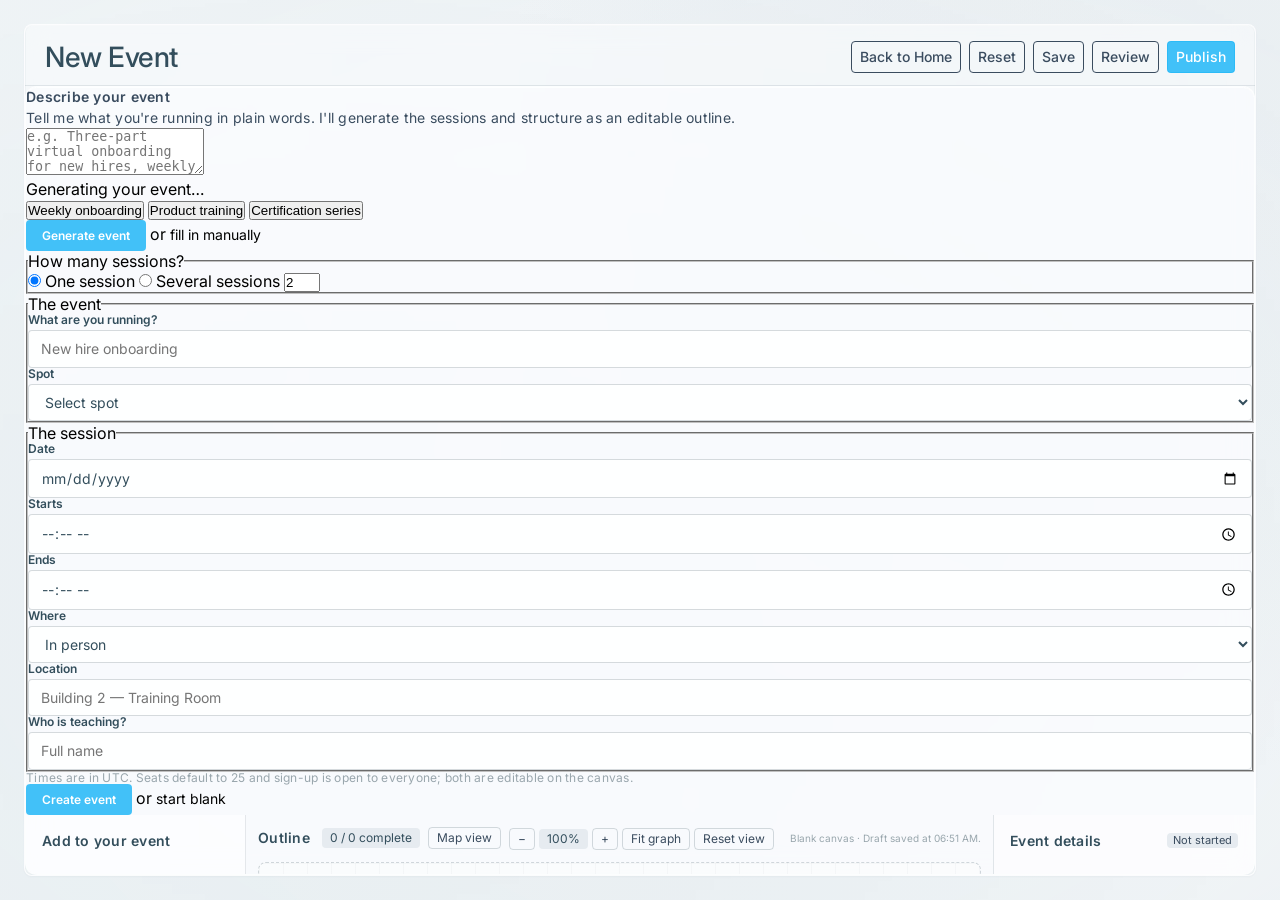
==== commit 01030450: "feat: replace event canvas with outline-first hybrid editor Adopt Option C from the event-creation d" ====
--- a/new-event.html
+++ b/new-event.html
@@ -31,7 +31,7 @@
       </header>
       <div class="content-pane-divider"></div>
       <section class="workspace-event-preview is-hidden" id="event-publish-success-summary" aria-live="polite"></section>
-      <section class="workspace-event-editor" aria-label="Node-based event setup">
+      <section class="workspace-event-editor" aria-label="Event setup">
         <div id="event-editor-root"></div>
       </section>
     </main>
--- a/styles.css
+++ b/styles.css
@@ -11,6 +11,7 @@
    6. Chat, chat list, and composer
    7. Page switcher popover
    8. Omnibox overlay
+   9. Workspace home content
 */
 
 @font-face {
@@ -127,6 +128,10 @@
   /* Component Sizes */
   --size-adjustment-sm: var(--size-2);
   --prompt-composer-chat-height: 140px;
+  /* The workspace header row: --space-md above a --home-task-action button
+     (14px text at 1.3 with --space-3xs padding) and --space-sm below. Used to
+     drop overlays clear of the Reset/Save/Review/Publish actions. */
+  --event-workspace-header-height: 60px;
   --divider-height: 13px;
   --switcher-panel-height: 613px;
   --switcher-avatar-size: 25px;
@@ -153,6 +158,9 @@
   --glass-panel-blur: blur(12px);
   --glass-panel-radius: var(--radius-sm);
   --switcher-shadow: 0 4px 50px rgba(0, 0, 0, 0.1);
+  /* A tight contact shadow under a broad ambient one, so the toast reads as the
+     topmost layer without the dense drop of a single heavy shadow. */
+  --toast-shadow: 0 2px 6px rgba(51, 78, 92, 0.1), 0 14px 34px rgba(51, 78, 92, 0.18);
 }
 
 @media (min-width: 1920px) {
@@ -357,12 +365,14 @@
 
 /* Hide scrollbars in scrollable panes while preserving scroll behavior. */
 .home-panel-scroll,
+.workspace-home-scroll,
 .chat-list-sections,
 .messages-area {
   scrollbar-width: none;
 }
 
 .home-panel-scroll::-webkit-scrollbar,
+.workspace-home-scroll::-webkit-scrollbar,
 .chat-list-sections::-webkit-scrollbar,
 .messages-area::-webkit-scrollbar {
   width: 0;
@@ -1190,6 +1200,87 @@
   text-decoration: none;
 }
 
+.ai-response-action:disabled {
+  opacity: 0.5;
+  cursor: default;
+}
+
+/* Inline preview of a proposed node map, mirroring the canvas spine. */
+.ai-response-structure {
+  margin-top: var(--space-sm);
+  padding: var(--space-sm);
+  border: 1px solid var(--glass-border);
+  border-radius: var(--radius-sm);
+  background: var(--bg-glass);
+  backdrop-filter: var(--glass-panel-blur);
+}
+
+.ai-structure-spine {
+  display: flex;
+  flex-direction: column;
+  gap: var(--space-4xs);
+  margin: 0;
+  padding: 0;
+  list-style: none;
+  counter-reset: ai-structure-step;
+}
+
+.ai-structure-spine li {
+  display: flex;
+  align-items: center;
+  gap: var(--space-2xs);
+  font-size: var(--text-xs);
+  color: var(--text-secondary);
+  counter-increment: ai-structure-step;
+}
+
+.ai-structure-spine li::before {
+  content: counter(ai-structure-step);
+  display: inline-flex;
+  align-items: center;
+  justify-content: center;
+  width: 18px;
+  height: 18px;
+  flex: none;
+  border-radius: var(--radius-xs);
+  background: #E6EBF0;
+  font-size: 10px;
+  font-weight: 600;
+  color: var(--text-primary);
+}
+
+.ai-structure-branches {
+  display: flex;
+  flex-direction: column;
+  gap: var(--space-4xs);
+  margin: var(--space-2xs) 0 0;
+  padding: var(--space-2xs) 0 0 26px;
+  border-top: 1px solid rgba(51, 78, 92, 0.12);
+  list-style: none;
+}
+
+.ai-structure-branches li {
+  display: flex;
+  align-items: baseline;
+  gap: var(--space-2xs);
+}
+
+.ai-structure-branch-label {
+  flex: none;
+  padding: 2px var(--space-3xs);
+  border-radius: var(--radius-xs);
+  background: #C7D2DC;
+  font-size: 10px;
+  font-weight: 600;
+  letter-spacing: 0.02em;
+  color: var(--text-primary);
+}
+
+.ai-structure-branch-detail {
+  font-size: var(--text-xs);
+  color: var(--text-secondary);
+}
+
 
 /* Fixed chat composer and its nested controls. */
 .prompt-composer-chat {
@@ -1647,6 +1738,329 @@
 }
 
 /* ======================================
+   Workspace Home Content
+   ====================================== */
+
+/* Scrolling home content inside the workspace glass panel. It is an inline-size
+   container so the two-column rows collapse on panel width rather than viewport
+   width, since the resize handle changes the panel independently of the window. */
+.workspace-home-scroll {
+  display: flex;
+  flex-direction: column;
+  gap: var(--space-xl);
+  flex: 1;
+  min-width: 0;
+  min-height: 0;
+  padding: var(--space-xl);
+  overflow-y: auto;
+  container-type: inline-size;
+  container-name: workspace-home;
+}
+
+/* Sections keep their natural height so tall content scrolls instead of
+   being squashed by flex shrinking. */
+.workspace-home-scroll > * {
+  flex-shrink: 0;
+}
+
+/* The greeting shares the content's 24px inset and sits 24px above the rule. */
+#workspace-default-view .content-pane-header-workspace {
+  padding: var(--space-xl);
+}
+
+.workspace-home-columns {
+  display: grid;
+  grid-template-columns: repeat(2, minmax(0, 1fr));
+  gap: calc(var(--space-xl) * 2);
+}
+
+@container workspace-home (max-width: 760px) {
+  .workspace-home-columns {
+    grid-template-columns: minmax(0, 1fr);
+    gap: var(--space-xl);
+  }
+}
+
+.workspace-home-column,
+.workspace-home-section {
+  display: flex;
+  flex-direction: column;
+  gap: var(--space-xl);
+  min-width: 0;
+}
+
+/* Important dates: month calendar beside a list of seasonal milestones. */
+.important-dates {
+  display: flex;
+  flex-wrap: wrap;
+  align-items: flex-start;
+  gap: var(--size-40);
+}
+
+.date-calendar {
+  display: flex;
+  flex: 0 0 auto;
+  flex-direction: column;
+  gap: var(--space-md-plus);
+  padding: var(--space-sm);
+  background: #fff;
+  border: 1px solid #f6f8f8;
+  border-radius: var(--radius-sm);
+}
+
+.date-calendar-month {
+  font-size: var(--text-xs);
+  font-weight: 600;
+  line-height: var(--line-height-normal);
+  letter-spacing: 0;
+}
+
+.date-calendar-grid {
+  display: grid;
+  grid-template-columns: repeat(7, var(--size-24));
+  gap: var(--space-2xs) var(--space-4xs);
+}
+
+.date-calendar-weekday,
+.date-calendar-day {
+  display: flex;
+  align-items: center;
+  justify-content: center;
+  justify-self: center;
+  width: var(--size-20);
+  height: var(--size-20);
+  color: var(--text-secondary);
+  font-size: var(--size-10);
+  font-weight: 500;
+  line-height: var(--line-height-tight);
+  letter-spacing: var(--letter-spacing-wide);
+}
+
+.date-calendar-day.is-today {
+  border-radius: var(--radius-full);
+  background: var(--accent-blue);
+  color: var(--background-base);
+}
+
+.important-dates-list {
+  display: flex;
+  flex: 1 1 200px;
+  flex-direction: column;
+  gap: var(--space-xl);
+  min-width: 0;
+  list-style: none;
+}
+
+.important-date {
+  display: flex;
+  flex-direction: column;
+  gap: var(--space-2xs);
+  color: var(--text-secondary);
+  font-size: var(--text-xs);
+}
+
+.important-date strong {
+  font-weight: 600;
+  line-height: var(--line-height-md);
+}
+
+.important-date span {
+  line-height: 1.5;
+}
+
+/* Cap-trim the labels like the comp so each date group is ~27px and the list
+   fits beside the calendar instead of overrunning it. */
+.important-date strong,
+.important-date span {
+  text-box-trim: trim-both;
+  text-box-edge: cap alphabetic;
+}
+
+/* Content cards: a fixed thumbnail beside title, description, and metadata.
+   Shared by the AI, launch, and strategy memo rows. */
+.content-card-list {
+  display: flex;
+  flex-direction: column;
+  gap: var(--space-xl);
+}
+
+.content-card {
+  display: flex;
+  align-items: stretch;
+  min-height: 112px;
+  background: #fff;
+  border-radius: var(--radius-sm);
+  overflow: hidden;
+  transition: transform 220ms cubic-bezier(0.22, 1, 0.36, 1),
+    box-shadow 220ms cubic-bezier(0.22, 1, 0.36, 1);
+}
+
+.content-card:hover,
+.content-card:focus-within {
+  transform: scale(1.01);
+  box-shadow: 0 14px 30px rgba(51, 78, 92, 0.12), var(--glass-shadow);
+}
+
+.content-card-thumb {
+  flex: 0 0 118px;
+  width: 118px;
+  overflow: hidden;
+}
+
+.content-card-thumb img {
+  width: 100%;
+  height: 100%;
+  object-fit: cover;
+}
+
+/* The lead article uses a flat accent tile instead of a photo. */
+.content-card-thumb-arctic {
+  display: flex;
+  align-items: center;
+  justify-content: center;
+  background: #46acff;
+}
+
+.content-card-thumb-arctic .content-card-thumb-mark {
+  width: var(--size-40);
+  height: var(--size-40);
+}
+
+.content-card-body {
+  display: flex;
+  flex: 1;
+  flex-direction: column;
+  gap: var(--space-md);
+  min-width: 0;
+  padding: var(--space-lg);
+}
+
+.content-card-copy {
+  display: flex;
+  flex-direction: column;
+  gap: var(--space-sm);
+  min-width: 0;
+}
+
+/* Trim the line-box leading to cap height, matching the comp's text-box-trim,
+   so titles and descriptions occupy the same compact height inside 112px. */
+.content-card-title,
+.content-card-desc {
+  display: -webkit-box;
+  -webkit-box-orient: vertical;
+  overflow: hidden;
+  text-box-trim: trim-both;
+  text-box-edge: cap text;
+}
+
+.content-card-title {
+  -webkit-line-clamp: 3;
+  font-size: var(--text-md);
+  letter-spacing: 0;
+}
+
+.content-card-desc {
+  -webkit-line-clamp: 2;
+  font-size: var(--text-xs);
+  line-height: 1.3;
+}
+
+.content-card-meta {
+  display: flex;
+  align-items: center;
+  gap: var(--space-sm);
+  color: var(--text-secondary);
+  font-size: var(--size-10);
+  line-height: var(--line-height-tight);
+  white-space: nowrap;
+}
+
+.content-card-author {
+  display: flex;
+  align-items: center;
+  gap: var(--space-3xs);
+}
+
+.content-card-author-icon {
+  width: var(--size-8);
+  height: 9px;
+}
+
+.content-card-meta-divider {
+  width: 1px;
+  height: 9px;
+  background: var(--background-wash);
+}
+
+.content-card-tag {
+  align-self: flex-start;
+  padding: var(--space-4xs);
+  border-radius: var(--size-2);
+  background: var(--background-wash);
+  color: var(--text-primary);
+  font-size: var(--size-10);
+  line-height: var(--line-height-tight);
+  letter-spacing: var(--letter-spacing-wide);
+}
+
+/* Launch feature: a photo bleed under a translucent panel of launch content. */
+.launch-feature {
+  position: relative;
+  padding: var(--space-xl);
+  border-radius: var(--radius-sm);
+  background: var(--background-base);
+  overflow: hidden;
+}
+
+/* The flower hero spans the full section in the comp, so cover the whole
+   surface rather than only the top; otherwise a cyan band shows below it. */
+.launch-feature::before {
+  content: '';
+  position: absolute;
+  inset: 0;
+  background: url('assets/home-launch-hero.jpg') center / cover no-repeat;
+}
+
+.launch-feature-inner {
+  position: relative;
+  display: flex;
+  flex-direction: column;
+  gap: var(--space-lg);
+  padding: var(--space-xl);
+  border-radius: var(--radius-sm);
+  background: rgba(255, 255, 255, 0.8);
+}
+
+.launch-feature-copy {
+  display: flex;
+  flex-direction: column;
+  gap: var(--space-sm);
+}
+
+.launch-feature-desc {
+  font-size: var(--text-xs);
+  line-height: 1.3;
+}
+
+.launch-feature-divider {
+  height: 1px;
+  background: var(--background-base);
+}
+
+/* Launch articles sit closer together than the top-level 48px columns. */
+.launch-articles {
+  display: grid;
+  grid-template-columns: repeat(2, minmax(0, 1fr));
+  gap: var(--space-lg);
+}
+
+@container workspace-home (max-width: 760px) {
+  .launch-articles {
+    grid-template-columns: minmax(0, 1fr);
+  }
+}
+
+/* ======================================
    Event Admin Flow (Phase 1)
    ====================================== */
 
@@ -1822,23 +2236,31 @@
   padding: var(--space-sm);
 }
 
+/* Every toast shares one spot: the workspace panel's top-right, dropped below
+   the header action row so it never covers Save, Review, or Publish. The
+   insets mirror the panel's own, which are identical on the embedded and
+   standalone pages, so no measuring is needed. Fixed rather than nested in the
+   panel so it stays above the modals and outlives the builder being hidden. */
 .event-admin-toast-host {
   position: fixed;
-  top: var(--space-lg);
-  right: var(--space-lg);
-  z-index: 120;
+  top: calc(var(--content-panel-margin) + var(--event-workspace-header-height));
+  right: calc(var(--content-panel-margin) + var(--space-lg));
+  z-index: 130;
   display: flex;
   flex-direction: column;
   align-items: flex-end;
   gap: var(--space-sm);
-  width: min(24rem, calc(100vw - (2 * var(--space-lg))));
+  max-width: min(26rem, 40vw);
   pointer-events: none;
 }
 
+/* Overrides the shared glass surface: a translucent fill and white border read
+   as a floating layer over the darker background wash, but vanish against the
+   pale canvas. */
 .event-admin-toast.home-insight-card {
   grid-area: unset;
-  width: 100%;
-  max-width: none;
+  width: auto;
+  max-width: 100%;
   --card-offset-y: 0;
   transform: none;
   display: flex;
@@ -1846,9 +2268,32 @@
   align-items: center;
   gap: var(--space-sm);
   padding: var(--space-md) var(--space-lg);
+  background-color: #fff;
+  backdrop-filter: none;
+  -webkit-backdrop-filter: none;
+  border-color: rgba(51, 78, 92, 0.16);
+  box-shadow: var(--toast-shadow);
   pointer-events: auto;
   opacity: 1;
   transition: opacity 280ms ease;
+  animation: event-admin-toast-in 180ms cubic-bezier(0.22, 1, 0.36, 1);
+}
+
+@keyframes event-admin-toast-in {
+  from {
+    opacity: 0;
+    transform: translateX(10px);
+  }
+  to {
+    opacity: 1;
+    transform: translateX(0);
+  }
+}
+
+@media (prefers-reduced-motion: reduce) {
+  .event-admin-toast.home-insight-card {
+    animation: none;
+  }
 }
 
 .event-admin-toast.home-insight-card p {
@@ -1857,6 +2302,7 @@
   margin: 0;
   color: var(--text-primary);
   font-size: var(--text-sm);
+  font-weight: 500;
   line-height: var(--line-height-normal);
 }
 
@@ -1927,17 +2373,37 @@
 }
 
 .event-palette-item {
-  border: 1px dashed rgba(51, 78, 92, 0.24);
+  border: 1px solid rgba(51, 78, 92, 0.15);
   border-radius: var(--radius-sm);
   background: rgba(255, 255, 255, 0.52);
-  padding: var(--space-sm);
-  cursor: grab;
+  padding: var(--space-2xs) var(--space-sm);
+  cursor: pointer;
+  display: flex;
+  align-items: center;
+  gap: var(--space-2xs);
+  text-align: left;
+  width: 100%;
+  transition: border-color 0.2s ease, background 0.2s ease;
+}
+
+.event-palette-item:hover:not(:disabled) {
+  border-color: rgba(42, 186, 248, 0.55);
+  background: rgba(255, 255, 255, 0.78);
+}
+
+.event-palette-item:disabled {
+  cursor: default;
+  opacity: 0.55;
+}
+
+.event-palette-copy {
   display: grid;
   gap: var(--space-4xs);
-}
-
-.event-palette-item:active {
-  cursor: grabbing;
+  min-width: 0;
+}
+
+.event-palette-tile {
+  flex: none;
 }
 
 .event-palette-title {
@@ -1981,16 +2447,6 @@
   position: relative;
 }
 
-.event-admin-canvas.is-drop-target {
-  border-color: rgba(42, 186, 248, 0.7);
-  box-shadow: inset 0 0 0 1px rgba(42, 186, 248, 0.2);
-}
-
-.event-admin-canvas-empty {
-  color: #99a6ad;
-  font-size: var(--text-xs);
-}
-
 .event-admin-canvas-meta {
   color: #99a6ad;
   font-size: 10px;
@@ -2082,21 +2538,17 @@
 .event-canvas-graph {
   position: relative;
   min-height: 480px;
+  margin-inline: auto;
 }
 
 .event-canvas-node-layer {
   position: relative;
   z-index: 2;
-  min-height: 480px;
-}
-
-.event-canvas-session-group {
-  position: absolute;
-  z-index: 0;
-  border: 1px dashed rgba(42, 186, 248, 0.35);
-  border-radius: var(--radius-sm);
-  background: rgba(42, 186, 248, 0.05);
-  pointer-events: none;
+}
+
+.event-canvas-insert-layer {
+  position: relative;
+  z-index: 3;
 }
 
 .event-canvas-toolbar {
@@ -2108,48 +2560,6 @@
   min-width: 0;
 }
 
-.event-canvas-port {
-  position: absolute;
-  width: 10px;
-  height: 10px;
-  border-radius: 999px;
-  background: rgba(255, 255, 255, 0.95);
-  border: 1px solid rgba(51, 78, 92, 0.35);
-  z-index: 3;
-  cursor: crosshair;
-}
-
-.event-canvas-port-top {
-  top: -5px;
-  left: 50%;
-  transform: translateX(-50%);
-}
-
-.event-canvas-port-bottom {
-  bottom: -5px;
-  left: 50%;
-  transform: translateX(-50%);
-}
-
-.event-canvas-port-left {
-  left: -5px;
-  top: 50%;
-  transform: translateY(-50%);
-}
-
-.event-canvas-port-right {
-  right: -5px;
-  top: 50%;
-  transform: translateY(-50%);
-}
-
-.event-canvas-port::after {
-  content: '';
-  position: absolute;
-  inset: -8px;
-  border-radius: 999px;
-}
-
 .event-admin-canvas.is-space-pan {
   cursor: grab;
 }
@@ -2158,9 +2568,7 @@
   cursor: grabbing;
 }
 
-.event-canvas-edge-path.is-manual {
-  stroke: rgba(42, 186, 248, 0.72);
-}
+/* Connectors */
 
 .event-canvas-edges {
   position: absolute;
@@ -2172,38 +2580,77 @@
 
 .event-canvas-edge-path {
   fill: none;
-  stroke: rgba(51, 78, 92, 0.42);
-  stroke-width: 1.6;
-  pointer-events: stroke;
-  cursor: pointer;
-}
-
-.event-canvas-edge-path.is-selected {
-  stroke: rgba(42, 186, 248, 0.95);
-  stroke-width: 2.4;
-}
-
-.event-canvas-edge-path.is-preview {
-  stroke-dasharray: 4 4;
-  stroke: rgba(42, 186, 248, 0.65);
-  marker-end: none;
+  stroke: rgba(51, 78, 92, 0.34);
+  stroke-width: 1.5;
+  stroke-linecap: round;
+}
+
+.event-canvas-edge-path.is-branch {
+  stroke: rgba(42, 186, 248, 0.55);
+}
+
+.event-canvas-edge-path.is-stub {
+  stroke: rgba(42, 186, 248, 0.4);
+  stroke-dasharray: 3 4;
+}
+
+.event-canvas-branch-label {
+  position: absolute;
+  z-index: 2;
+  transform: translate(-50%, -50%);
+  max-width: 168px;
+  overflow: hidden;
+  text-overflow: ellipsis;
+  white-space: nowrap;
+  border: 1px solid rgba(42, 186, 248, 0.35);
+  border-radius: 999px;
+  background: rgba(245, 251, 255, 0.95);
+  color: #12779e;
+  font-size: 11px;
+  line-height: var(--line-height-tight);
+  padding: 2px 10px;
   pointer-events: none;
-  cursor: default;
-}
+}
+
+/* Terminals */
+
+.event-canvas-terminal {
+  position: absolute;
+  display: flex;
+  align-items: center;
+  justify-content: center;
+  border: 1px solid rgba(51, 78, 92, 0.2);
+  border-radius: 999px;
+  background: rgba(230, 235, 240, 0.85);
+  box-sizing: border-box;
+  color: var(--text-secondary);
+  font-size: var(--text-xs);
+  font-weight: 600;
+  letter-spacing: 0.04em;
+  text-transform: uppercase;
+  user-select: none;
+}
+
+/* Node cards */
 
 .event-canvas-node {
   position: absolute;
+  display: flex;
+  align-items: center;
+  gap: var(--space-2xs);
   border: 1px solid rgba(51, 78, 92, 0.15);
   border-radius: var(--radius-sm);
   background: rgba(251, 252, 253, 0.82);
-  padding: var(--space-sm);
+  padding: 0 var(--space-sm);
   box-sizing: border-box;
-  cursor: grab;
+  cursor: pointer;
   user-select: none;
-}
-
-.event-canvas-node:active {
-  cursor: grabbing;
+  transition: border-color 0.2s ease, background 0.2s ease;
+}
+
+.event-canvas-node:hover {
+  border-color: rgba(42, 186, 248, 0.45);
+  background: rgba(251, 252, 253, 0.95);
 }
 
 .event-canvas-node-session {
@@ -2212,7 +2659,6 @@
 }
 
 .event-canvas-node-child {
-  padding: var(--space-2xs) var(--space-sm);
   background: rgba(255, 255, 255, 0.88);
 }
 
@@ -2223,8 +2669,8 @@
 
 .event-canvas-node-error-badge {
   position: absolute;
-  top: 6px;
-  left: 6px;
+  top: -6px;
+  left: -6px;
   width: 16px;
   height: 16px;
   border-radius: 999px;
@@ -2248,44 +2694,107 @@
   box-shadow: inset 0 0 0 1px rgba(42, 186, 248, 0.25);
 }
 
+/* Marks a node the assistant just edited. Brief and quiet per design.md. */
+.event-canvas-node.is-ai-changed {
+  animation: event-node-ai-pulse 1.1s cubic-bezier(0.22, 1, 0.36, 1);
+}
+
+@keyframes event-node-ai-pulse {
+  0% {
+    box-shadow: 0 0 0 0 rgba(42, 186, 248, 0.35);
+  }
+  60% {
+    box-shadow: 0 0 0 6px rgba(42, 186, 248, 0);
+  }
+  100% {
+    box-shadow: 0 0 0 0 rgba(42, 186, 248, 0);
+  }
+}
+
+@media (prefers-reduced-motion: reduce) {
+  .event-canvas-node.is-ai-changed {
+    animation: none;
+  }
+}
+
+.event-canvas-node-tile,
+.event-palette-tile {
+  display: inline-flex;
+  align-items: center;
+  justify-content: center;
+  width: 26px;
+  height: 26px;
+  flex: none;
+  border-radius: var(--radius-xs);
+  font-size: 10px;
+  font-weight: 700;
+  letter-spacing: 0.02em;
+  text-transform: uppercase;
+}
+
+.event-canvas-tone-accent {
+  background: rgba(42, 186, 248, 0.18);
+  color: #12779e;
+}
+
+.event-canvas-tone-blue {
+  background: rgba(29, 109, 226, 0.14);
+  color: #1d6de2;
+}
+
+.event-canvas-tone-slate {
+  background: rgba(51, 78, 92, 0.1);
+  color: var(--text-secondary);
+}
+
+.event-canvas-tone-green {
+  background: rgba(60, 166, 93, 0.16);
+  color: #24693c;
+}
+
 .event-canvas-node-copy {
-  display: block;
-  width: 100%;
+  display: grid;
+  gap: 2px;
+  flex: 1;
   min-width: 0;
 }
 
-.event-canvas-node-head {
-  display: flex;
-  align-items: center;
-  justify-content: space-between;
-  gap: var(--space-2xs);
+.event-canvas-node-meta {
+  display: flex;
+  align-items: center;
+  gap: var(--space-3xs);
+  min-width: 0;
 }
 
 .event-canvas-node-title {
   color: var(--text-primary);
   font-size: var(--text-sm);
   font-weight: 600;
-  margin: 0;
-  padding: 0;
-  text-align: left;
-  flex: 1;
+  line-height: var(--line-height-tight);
+  overflow: hidden;
+  text-overflow: ellipsis;
+  white-space: nowrap;
+}
+
+.event-canvas-node-kind {
+  color: #99a6ad;
+  font-size: 11px;
+  line-height: var(--line-height-tight);
+  overflow: hidden;
+  text-overflow: ellipsis;
+  white-space: nowrap;
   min-width: 0;
-}
-
-.event-canvas-node-helper {
-  color: #99a6ad;
-  font-size: var(--text-xs);
 }
 
 .event-canvas-node-remove {
   position: absolute;
-  top: 6px;
-  right: 6px;
+  top: -8px;
+  right: -8px;
   width: 20px;
   height: 20px;
   border: 1px solid rgba(171, 79, 0, 0.24);
   border-radius: 999px;
-  background: rgba(255, 255, 255, 0.92);
+  background: rgba(255, 255, 255, 0.98);
   color: #ab4f00;
   font-size: 14px;
   line-height: 1;
@@ -2297,6 +2806,7 @@
   pointer-events: none;
   transform: scale(0.92);
   transition: opacity 120ms ease, transform 120ms ease;
+  z-index: 5;
 }
 
 .event-canvas-node:hover .event-canvas-node-remove,
@@ -2304,6 +2814,83 @@
   opacity: 1;
   pointer-events: auto;
   transform: scale(1);
+}
+
+/* Insertion affordance */
+
+.event-canvas-insert {
+  position: absolute;
+  transform: translate(-50%, -50%);
+}
+
+.event-canvas-insert-button {
+  display: flex;
+  align-items: center;
+  justify-content: center;
+  width: 20px;
+  height: 20px;
+  border: 1px solid rgba(51, 78, 92, 0.22);
+  border-radius: 999px;
+  background: rgba(255, 255, 255, 0.95);
+  color: var(--text-secondary);
+  font-size: 13px;
+  line-height: 1;
+  cursor: pointer;
+  opacity: 0.55;
+  transition: opacity 120ms ease, border-color 120ms ease, color 120ms ease;
+}
+
+.event-canvas-insert-button:hover,
+.event-canvas-insert-button:focus-visible,
+.event-canvas-insert.is-open .event-canvas-insert-button {
+  opacity: 1;
+  border-color: rgba(42, 186, 248, 0.7);
+  color: #12779e;
+}
+
+/* Cleared past the half-width of a spine node so the menu never covers a card. */
+.event-canvas-insert-menu {
+  position: absolute;
+  top: 50%;
+  left: 128px;
+  transform: translateY(-50%);
+  display: grid;
+  gap: var(--space-4xs);
+  width: 200px;
+  border: 1px solid rgba(51, 78, 92, 0.16);
+  border-radius: var(--radius-sm);
+  background: #fff;
+  box-shadow: 0 6px 16px rgba(51, 78, 92, 0.12);
+  padding: var(--space-3xs);
+  z-index: 6;
+}
+
+.event-canvas-insert-option {
+  display: grid;
+  gap: 1px;
+  border: 0;
+  border-radius: var(--radius-xs);
+  background: transparent;
+  padding: var(--space-3xs) var(--space-2xs);
+  text-align: left;
+  cursor: pointer;
+}
+
+.event-canvas-insert-option:hover,
+.event-canvas-insert-option:focus-visible {
+  background: rgba(42, 186, 248, 0.12);
+}
+
+.event-canvas-insert-option-title {
+  color: var(--text-primary);
+  font-size: var(--text-xs);
+  font-weight: 600;
+}
+
+.event-canvas-insert-option-helper {
+  color: #99a6ad;
+  font-size: 11px;
+  line-height: var(--line-height-tight);
 }
 
 .event-status {
@@ -2312,6 +2899,10 @@
   font-size: 11px;
   line-height: var(--line-height-tight);
   white-space: nowrap;
+}
+
+.event-canvas-node-meta > .event-status {
+  flex: none;
 }
 
 .event-status.not-started {
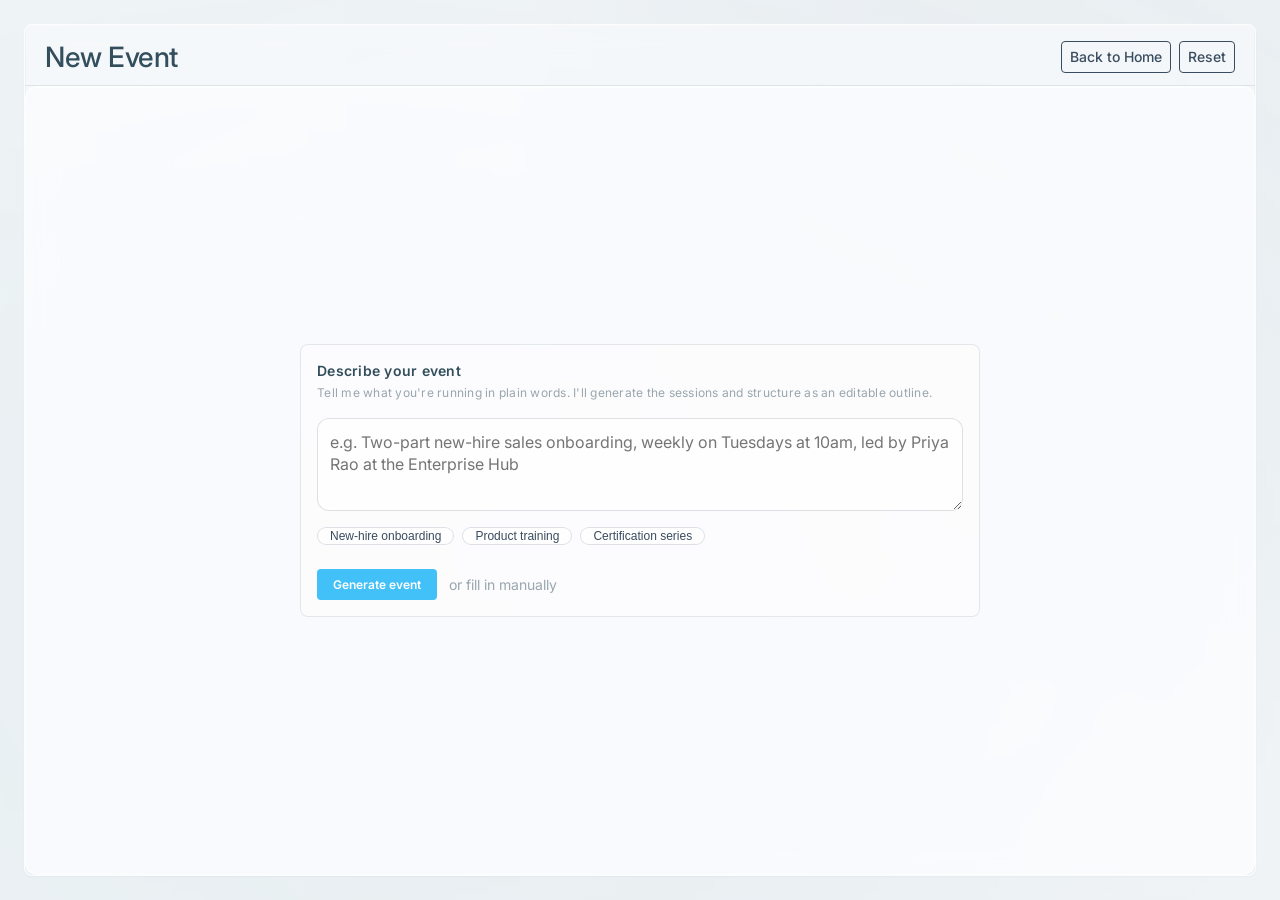
==== commit 1ab7d755: "feat: add human-in-the-loop event creation flow Add an editable AI-generated event proposal, streame" ====
--- a/new-event.html
+++ b/new-event.html
@@ -6,6 +6,7 @@
   <title>Arctic AI - New Event</title>
   <link rel="stylesheet" href="styles.css">
   <script src="event-editor-shell.js" defer></script>
+  <script src="integrations.js" defer></script>
   <script src="event-admin.js" defer></script>
 </head>
 <body class="event-page">
--- a/styles.css
+++ b/styles.css
@@ -161,6 +161,24 @@
   /* A tight contact shadow under a broad ambient one, so the toast reads as the
      topmost layer without the dense drop of a single heavy shadow. */
   --toast-shadow: 0 2px 6px rgba(51, 78, 92, 0.1), 0 14px 34px rgba(51, 78, 92, 0.18);
+
+  /* Polar Motion (Arctic Flow) — adapted from the polar-motion skill.
+     Only the token layer applies here; the skill's React/CSS-Modules and
+     storybook-polar MCP workflow does not apply to this static kit. */
+  --polar-motion-duration-instant: 0ms;
+  --polar-motion-duration-fast: 100ms;
+  --polar-motion-duration-medium: 300ms;
+  --polar-motion-duration-slow: 500ms;
+  --polar-motion-duration-delight: 800ms;
+  --polar-motion-easing-standard: cubic-bezier(0.2, 0, 0, 1);
+  --polar-motion-easing-enter: cubic-bezier(0, 0, 0.2, 1);
+  --polar-motion-easing-exit: cubic-bezier(0.3, 0, 1, 1);
+
+  /* Composite dialog/overlay profiles (start scale -> 1, at --duration-medium):
+     subtle=Prompt, standard=Dialog, expressive=Dialog.Navigation/Support/Canvas. */
+  --polar-motion-dialog-subtle-scale: 0.97;
+  --polar-motion-dialog-standard-scale: 0.95;
+  --polar-motion-dialog-expressive-scale: 0.9;
 }
 
 @media (min-width: 1920px) {
@@ -539,7 +557,7 @@
   z-index: 10;
   pointer-events: auto;
   padding: 0;
-  transition: width 0.1s ease-out;
+  transition: width var(--polar-motion-duration-fast) var(--polar-motion-easing-enter);
 }
 
 /* Drag target for resizing the side panel. */
@@ -551,7 +569,7 @@
   height: 100%;
   cursor: ew-resize;
   background-color: transparent;
-  transition: background-color 0.2s ease;
+  transition: background-color var(--polar-motion-duration-fast) var(--polar-motion-easing-standard);
   z-index: 20;
 }
 
@@ -826,8 +844,8 @@
   z-index: 1;
   --card-offset-y: 0px;
   transform: translateY(var(--card-offset-y)) scale(1);
-  transition: transform 220ms cubic-bezier(0.22, 1, 0.36, 1),
-    box-shadow 220ms cubic-bezier(0.22, 1, 0.36, 1);
+  transition: transform var(--polar-motion-duration-medium) var(--polar-motion-easing-standard),
+    box-shadow var(--polar-motion-duration-medium) var(--polar-motion-easing-standard);
   will-change: transform;
 }
 
@@ -1031,6 +1049,10 @@
 .home-task-action-primary:disabled {
   opacity: 0.55;
   cursor: default;
+}
+
+.home-task-action.is-hidden {
+  display: none;
 }
 
 .home-task-separator {
@@ -1167,6 +1189,97 @@
   width: 100%;
 }
 
+/* Agent "thinking" loading state: sparkle + cycling status phrase + a
+   decorative chevron, shown briefly before the streamed reply replaces it. */
+.ai-thinking {
+  display: flex;
+  align-items: center;
+  gap: var(--space-2xs);
+  color: var(--text-secondary);
+  font-size: var(--text-sm);
+  line-height: 1.4;
+}
+
+.ai-thinking-spark {
+  color: #5b8def;
+  animation: ai-thinking-spark-pulse 1.2s var(--polar-motion-easing-standard) infinite;
+}
+
+.ai-thinking-label {
+  background: linear-gradient(90deg, var(--text-secondary) 0%, var(--text-primary) 50%, var(--text-secondary) 100%);
+  background-size: 200% 100%;
+  -webkit-background-clip: text;
+  background-clip: text;
+  -webkit-text-fill-color: transparent;
+  animation: ai-thinking-shimmer 1.6s linear infinite;
+}
+
+.ai-thinking-chevron {
+  color: var(--text-secondary);
+  opacity: 0.5;
+  font-size: var(--text-xs);
+  pointer-events: none;
+}
+
+@keyframes ai-thinking-spark-pulse {
+  0%, 100% { opacity: 0.5; transform: scale(0.92); }
+  50% { opacity: 1; transform: scale(1); }
+}
+
+@keyframes ai-thinking-shimmer {
+  0% { background-position: 200% 0; }
+  100% { background-position: -200% 0; }
+}
+
+/* Blinking caret on the text node currently being typed. */
+.ai-stream-active::after {
+  content: '\258d';
+  margin-left: 1px;
+  color: #5b8def;
+  animation: ai-stream-caret 0.9s steps(1) infinite;
+}
+
+@keyframes ai-stream-caret {
+  0%, 49% { opacity: 1; }
+  50%, 100% { opacity: 0; }
+}
+
+/* Cards/actions defer their entrance until the text finishes typing. Pending
+   attachments are removed from layout so a still-typing message is only as tall
+   as its text (no reserved height that would jump the scroll). */
+.ai-response .is-stream-pending {
+  display: none;
+}
+
+.ai-response .is-stream-in {
+  animation: ai-attachment-in var(--polar-motion-duration-medium) var(--polar-motion-easing-enter);
+}
+
+@keyframes ai-attachment-in {
+  from { opacity: 0; transform: translateY(4px); }
+  to { opacity: 1; transform: none; }
+}
+
+@media (prefers-reduced-motion: reduce) {
+  .ai-thinking-spark,
+  .ai-thinking-label {
+    animation: none;
+  }
+
+  .ai-thinking-label {
+    -webkit-text-fill-color: var(--text-primary);
+    color: var(--text-primary);
+  }
+
+  .ai-stream-active::after {
+    content: none;
+  }
+
+  .ai-response .is-stream-in {
+    animation: none;
+  }
+}
+
 .ai-response-text {
   line-height: 1.55;
   color: var(--text-secondary);
@@ -1203,6 +1316,12 @@
 .ai-response-action:disabled {
   opacity: 0.5;
   cursor: default;
+}
+
+.ai-structure-actions {
+  margin: var(--space-md) 0 0;
+  padding-top: var(--space-sm);
+  border-top: 1px solid rgba(51, 78, 92, 0.12);
 }
 
 /* Inline preview of a proposed node map, mirroring the canvas spine. */
@@ -1281,6 +1400,270 @@
   color: var(--text-secondary);
 }
 
+/* Editable structure card: each region row becomes a compact grid of inputs the
+   human can tune before building. Falls back to the read-only rows above. */
+.ai-structure-branches.is-editable {
+  gap: var(--space-2xs);
+}
+
+.ai-structure-section > .ai-structure-branches.is-editable {
+  margin: 0;
+  padding: 0;
+  border-top: 0;
+}
+
+.ai-structure-branches.is-editable li.ai-structure-branch {
+  display: grid;
+  grid-template-columns: 1.1fr 0.6fr 1fr 1.2fr;
+  align-items: end;
+  gap: var(--space-2xs);
+}
+
+.ai-structure-field {
+  display: flex;
+  flex-direction: column;
+  gap: 2px;
+  min-width: 0;
+}
+
+.ai-structure-field-label {
+  font-size: 10px;
+  font-weight: 600;
+  text-transform: uppercase;
+  letter-spacing: 0.02em;
+  color: var(--text-secondary);
+}
+
+.ai-structure-input {
+  width: 100%;
+  min-width: 0;
+  padding: var(--space-3xs) var(--space-2xs);
+  border: 1px solid var(--glass-border);
+  border-radius: var(--radius-xs);
+  background: #FFFFFF;
+  font-family: inherit;
+  font-size: var(--text-xs);
+  color: var(--text-primary);
+}
+
+.ai-structure-input:focus-visible {
+  outline: 2px solid rgba(74, 144, 164, 0.6);
+  outline-offset: 1px;
+}
+
+.ai-structure-input:is(select) {
+  padding-right: var(--space-lg);
+  cursor: pointer;
+}
+
+textarea.ai-structure-input {
+  resize: vertical;
+  line-height: 1.4;
+}
+
+/* Editable card: numbered sections carry their own editors (Basics, Registration,
+   Sessions), reusing the spine's numbered-badge look for each heading. */
+.ai-structure-sections {
+  margin: 0;
+  padding: 0;
+  list-style: none;
+  display: flex;
+  flex-direction: column;
+  gap: var(--space-md);
+  counter-reset: ai-structure-step;
+}
+
+.ai-structure-section {
+  display: flex;
+  flex-direction: column;
+  gap: var(--space-sm);
+  padding: var(--space-sm);
+  border: 1px solid rgba(51, 78, 92, 0.12);
+  border-radius: var(--radius-sm);
+  background: rgba(255, 255, 255, 0.48);
+  counter-increment: ai-structure-step;
+}
+
+.ai-structure-section-title {
+  display: flex;
+  align-items: center;
+  gap: var(--space-2xs);
+  padding-bottom: var(--space-2xs);
+  border-bottom: 1px solid rgba(51, 78, 92, 0.1);
+  font-size: var(--text-xs);
+  font-weight: 600;
+  color: var(--text-primary);
+}
+
+.ai-structure-section-title::before {
+  content: counter(ai-structure-step);
+  display: inline-flex;
+  align-items: center;
+  justify-content: center;
+  width: 18px;
+  height: 18px;
+  flex: none;
+  border-radius: var(--radius-xs);
+  background: #E6EBF0;
+  font-size: 10px;
+  font-weight: 600;
+  color: var(--text-primary);
+}
+
+.ai-structure-field-wide {
+  width: 100%;
+}
+
+.ai-structure-registration {
+  display: flex;
+  flex-wrap: wrap;
+  align-items: end;
+  gap: var(--space-sm);
+}
+
+.ai-structure-registration .ai-structure-field {
+  min-width: 160px;
+}
+
+.ai-structure-toggle {
+  display: flex;
+  align-items: center;
+  gap: var(--space-3xs);
+  padding-bottom: var(--space-3xs);
+  font-size: var(--text-xs);
+  color: var(--text-secondary);
+  cursor: pointer;
+}
+
+/* In-chat requirements form (Agent Center pattern): grouped, prefilled fields
+   inside an AI response bubble. Inputs inherit .event-field styling. */
+.ai-requirements-form {
+  margin-top: var(--space-sm);
+  padding: var(--space-sm);
+  display: flex;
+  flex-direction: column;
+  gap: var(--space-sm);
+  border: 1px solid var(--glass-border);
+  border-radius: var(--radius-sm);
+  background: var(--bg-glass);
+  backdrop-filter: var(--glass-panel-blur);
+}
+
+.ai-requirements-title {
+  margin: 0;
+  font-size: var(--text-sm);
+  font-weight: 600;
+  color: var(--text-primary);
+}
+
+.ai-requirements-group {
+  display: flex;
+  flex-direction: column;
+  gap: var(--space-2xs);
+}
+
+.ai-requirements-group-label {
+  font-size: var(--text-xs);
+  font-weight: 600;
+  letter-spacing: 0.02em;
+  text-transform: uppercase;
+  color: var(--text-secondary);
+}
+
+.ai-requirements-grid {
+  display: grid;
+  grid-template-columns: repeat(2, minmax(0, 1fr));
+  gap: var(--space-2xs) var(--space-sm);
+}
+
+.ai-requirements-wide {
+  grid-column: 1 / -1;
+}
+
+.ai-requirements-form .event-field textarea {
+  min-height: 56px;
+}
+
+.ai-requirements-refs {
+  display: flex;
+  align-items: center;
+  gap: var(--space-2xs);
+}
+
+.ai-requirements-ref-hint {
+  font-size: var(--text-xs);
+  color: #99a6ad;
+}
+
+.ai-requirements-ref-add {
+  font-family: var(--font-family-base);
+  font-size: var(--text-xs);
+  font-weight: 600;
+  color: var(--text-secondary);
+  background: none;
+  border: 1px dashed rgba(51, 78, 92, 0.3);
+  border-radius: var(--radius-xs);
+  padding: 2px var(--space-2xs);
+  cursor: default;
+}
+
+.ai-requirements-actions {
+  display: flex;
+  flex-wrap: wrap;
+  gap: var(--space-2xs);
+  justify-content: flex-end;
+}
+
+.ai-requirements-form input:disabled,
+.ai-requirements-form textarea:disabled,
+.ai-requirements-form select:disabled,
+.ai-requirements-form button:disabled {
+  opacity: 0.55;
+  cursor: default;
+}
+
+/* "Successfully generated / Review in Canvas" card. */
+.ai-generated-card {
+  margin-top: var(--space-sm);
+  padding: var(--space-sm);
+  display: flex;
+  flex-direction: column;
+  gap: var(--space-2xs);
+  border: 1px solid var(--glass-border);
+  border-radius: var(--radius-sm);
+  background: var(--bg-glass);
+  backdrop-filter: var(--glass-panel-blur);
+}
+
+.ai-generated-header {
+  display: flex;
+  align-items: center;
+  gap: var(--space-2xs);
+}
+
+.ai-generated-name {
+  font-size: var(--text-sm);
+  font-weight: 600;
+  color: var(--text-primary);
+}
+
+.ai-generated-chip {
+  flex: none;
+  font-size: 10px;
+  font-weight: 600;
+  letter-spacing: 0.02em;
+  text-transform: uppercase;
+  padding: 1px 8px;
+  border-radius: 9999px;
+  background: #C7D2DC;
+  color: var(--text-primary);
+}
+
+.ai-generated-label {
+  font-size: var(--text-xs);
+  color: var(--text-secondary);
+}
+
 
 /* Fixed chat composer and its nested controls. */
 .prompt-composer-chat {
@@ -1372,6 +1755,30 @@
 
 .page-switcher-popover[aria-hidden="true"] {
   display: none;
+}
+
+/* Enter: Polar composite polar-motion-dialog-expressive (Dialog.Navigation).
+   Origin near the trigger corner so it unfolds from the toggle. */
+.page-switcher-popover[aria-hidden="false"] {
+  transform-origin: top left;
+  animation: polar-motion-dialog-expressive var(--polar-motion-duration-medium) var(--polar-motion-easing-enter);
+}
+
+@keyframes polar-motion-dialog-expressive {
+  from {
+    opacity: 0;
+    transform: scale(var(--polar-motion-dialog-expressive-scale));
+  }
+  to {
+    opacity: 1;
+    transform: scale(1);
+  }
+}
+
+@media (prefers-reduced-motion: reduce) {
+  .page-switcher-popover[aria-hidden="false"] {
+    animation: none;
+  }
 }
 
 /* Left navigation column. */
@@ -1587,6 +1994,82 @@
   line-height: var(--line-height-tight);
 }
 
+/* Swappable preview panels: one per selected destination in the rail. */
+.switcher-panel {
+  display: flex;
+  flex-direction: column;
+  gap: var(--space-xl);
+  flex: 1;
+  min-height: 0;
+}
+
+.switcher-panel.is-hidden {
+  display: none;
+}
+
+/* Entry points inside the Events preview (New event / Create with AI). */
+.switcher-entry {
+  display: flex;
+  align-items: center;
+  gap: var(--space-md);
+  width: 100%;
+  padding: var(--space-2xs);
+  border: 1px solid rgba(51, 78, 92, 0.12);
+  border-radius: var(--radius-sm);
+  background: rgba(255, 255, 255, 0.7);
+  text-align: left;
+  cursor: pointer;
+  transition: border-color var(--polar-motion-duration-fast) var(--polar-motion-easing-standard), background var(--polar-motion-duration-fast) var(--polar-motion-easing-standard);
+}
+
+.switcher-entry:hover {
+  border-color: var(--accent-blue);
+  background: #fff;
+}
+
+.switcher-entry-icon {
+  width: var(--switcher-thumb-height);
+  height: var(--switcher-thumb-height);
+  flex: none;
+  display: flex;
+  align-items: center;
+  justify-content: center;
+  border-radius: 9.422px;
+  background: #fff;
+}
+
+.switcher-entry-icon img {
+  width: var(--switcher-thumb-icon-size);
+  height: var(--switcher-thumb-icon-size);
+}
+
+.switcher-entry-icon-primary {
+  background: #1932d5;
+}
+
+.switcher-entry-icon-primary img {
+  filter: brightness(0) invert(1);
+}
+
+.switcher-entry-copy {
+  flex: 1;
+  display: flex;
+  flex-direction: column;
+  gap: var(--space-4xs);
+  color: var(--text-secondary);
+}
+
+.switcher-entry-copy strong {
+  font-size: var(--text-sm);
+  line-height: var(--line-height-tight);
+}
+
+.switcher-entry-copy span {
+  font-size: var(--text-xs);
+  line-height: var(--line-height-tight);
+  color: #99a6ad;
+}
+
 /* ======================================
    Omnibox Overlay
    ====================================== */
@@ -1605,6 +2088,44 @@
 
 .omnibox-overlay[aria-hidden="true"] {
   display: none;
+}
+
+/* Enter: Polar composite polar-motion-dialog-standard (Dialog) for the panel,
+   with the backdrop fading in sync (same duration + easing). */
+.omnibox-overlay[aria-hidden="false"] .omnibox-panel {
+  transform-origin: top center;
+  animation: polar-motion-dialog-standard var(--polar-motion-duration-medium) var(--polar-motion-easing-enter);
+}
+
+.omnibox-overlay[aria-hidden="false"] .omnibox-backdrop {
+  animation: polar-motion-overlay-backdrop var(--polar-motion-duration-medium) var(--polar-motion-easing-enter);
+}
+
+@keyframes polar-motion-dialog-standard {
+  from {
+    opacity: 0;
+    transform: scale(var(--polar-motion-dialog-standard-scale));
+  }
+  to {
+    opacity: 1;
+    transform: scale(1);
+  }
+}
+
+@keyframes polar-motion-overlay-backdrop {
+  from {
+    opacity: 0;
+  }
+  to {
+    opacity: 1;
+  }
+}
+
+@media (prefers-reduced-motion: reduce) {
+  .omnibox-overlay[aria-hidden="false"] .omnibox-panel,
+  .omnibox-overlay[aria-hidden="false"] .omnibox-backdrop {
+    animation: none;
+  }
 }
 
 /* Soft page wash behind the omnibox panel. */
@@ -1891,14 +2412,33 @@
   background: #fff;
   border-radius: var(--radius-sm);
   overflow: hidden;
-  transition: transform 220ms cubic-bezier(0.22, 1, 0.36, 1),
-    box-shadow 220ms cubic-bezier(0.22, 1, 0.36, 1);
+  transition: transform var(--polar-motion-duration-medium) var(--polar-motion-easing-standard),
+    box-shadow var(--polar-motion-duration-medium) var(--polar-motion-easing-standard);
 }
 
 .content-card:hover,
 .content-card:focus-within {
   transform: scale(1.01);
   box-shadow: 0 14px 30px rgba(51, 78, 92, 0.12), var(--glass-shadow);
+}
+
+/* Respect reduced motion: keep the card hover-lift state (shadow, z-index)
+   but drop the scale/transform motion the tokenized transitions animate. */
+@media (prefers-reduced-motion: reduce) {
+  .home-insight-card,
+  .content-card {
+    transition: none;
+  }
+
+  .home-insight-card:hover,
+  .home-insight-card:focus-within {
+    transform: translateY(var(--card-offset-y));
+  }
+
+  .content-card:hover,
+  .content-card:focus-within {
+    transform: none;
+  }
 }
 
 .content-card-thumb {
@@ -2135,6 +2675,57 @@
   color: var(--text-secondary);
   font-size: var(--text-sm);
   line-height: var(--line-height-relaxed);
+}
+
+/* Publish confirmation: what the agent pushed to the connected systems. */
+.event-sync-summary {
+  margin-top: var(--space-md);
+  padding: var(--space-sm) var(--space-md);
+  border: 1px solid rgba(42, 186, 248, 0.28);
+  border-radius: var(--radius-sm);
+  background: rgba(245, 251, 255, 0.7);
+}
+
+.event-sync-summary h3 {
+  margin: 0 0 var(--space-2xs);
+  font-size: var(--text-sm);
+  color: var(--text-primary);
+}
+
+.event-sync-list {
+  margin: 0;
+  padding: 0;
+  list-style: none;
+  display: grid;
+  gap: var(--space-3xs);
+}
+
+.event-sync-item {
+  position: relative;
+  padding-left: var(--space-md);
+  color: var(--text-secondary);
+  font-size: var(--text-sm);
+  line-height: var(--line-height-relaxed);
+}
+
+.event-sync-item::before {
+  content: "";
+  position: absolute;
+  left: 0;
+  top: 0.55em;
+  width: 8px;
+  height: 8px;
+  border-radius: 50%;
+  background: rgba(42, 186, 248, 0.6);
+}
+
+.event-sync-item.is-calendar::before { background: rgba(120, 132, 242, 0.7); }
+.event-sync-item.is-room::before { background: rgba(76, 178, 130, 0.75); }
+.event-sync-item.is-video::before { background: rgba(240, 150, 80, 0.75); }
+
+.event-sync-provider {
+  font-weight: 600;
+  color: var(--text-primary);
 }
 
 .workspace-event-editor {
@@ -2275,8 +2866,8 @@
   box-shadow: var(--toast-shadow);
   pointer-events: auto;
   opacity: 1;
-  transition: opacity 280ms ease;
-  animation: event-admin-toast-in 180ms cubic-bezier(0.22, 1, 0.36, 1);
+  transition: opacity var(--polar-motion-duration-medium) var(--polar-motion-easing-enter);
+  animation: event-admin-toast-in var(--polar-motion-duration-medium) var(--polar-motion-easing-enter);
 }
 
 @keyframes event-admin-toast-in {
@@ -2322,7 +2913,7 @@
   align-items: center;
   justify-content: center;
   cursor: pointer;
-  transition: background-color 0.15s ease, border-color 0.15s ease;
+  transition: background-color var(--polar-motion-duration-fast) var(--polar-motion-easing-standard), border-color var(--polar-motion-duration-fast) var(--polar-motion-easing-standard);
 }
 
 .event-admin-toast-dismiss:hover,
@@ -2338,6 +2929,29 @@
 
 .event-admin-main-panel {
   background: rgba(255, 255, 255, 0.42);
+}
+
+/* One-shot flash when a node is picked on the map, so the click's payoff in this
+   far-right column is impossible to miss. */
+.event-admin-main-panel.is-attn {
+  animation: event-panel-attn 0.9s var(--polar-motion-easing-standard);
+}
+
+@keyframes event-panel-attn {
+  0% {
+    background: rgba(42, 186, 248, 0.16);
+    box-shadow: inset 3px 0 0 0 rgba(42, 186, 248, 0.85);
+  }
+  100% {
+    background: rgba(255, 255, 255, 0.42);
+    box-shadow: inset 3px 0 0 0 rgba(42, 186, 248, 0);
+  }
+}
+
+@media (prefers-reduced-motion: reduce) {
+  .event-admin-main-panel.is-attn {
+    animation: none;
+  }
 }
 
 .event-admin-nav-title-row,
@@ -2383,7 +2997,7 @@
   gap: var(--space-2xs);
   text-align: left;
   width: 100%;
-  transition: border-color 0.2s ease, background 0.2s ease;
+  transition: border-color var(--polar-motion-duration-fast) var(--polar-motion-easing-standard), background var(--polar-motion-duration-fast) var(--polar-motion-easing-standard);
 }
 
 .event-palette-item:hover:not(:disabled) {
@@ -2429,6 +3043,12 @@
 
 .event-admin-alert.is-hidden {
   display: none;
+}
+
+/* The alert sits outside the builder grid so it survives the cold start, which
+   also means it has to supply the inset the canvas column used to give it. */
+.event-admin-panel > .event-admin-alert {
+  margin: var(--space-sm) var(--space-sm) 0;
 }
 
 .event-admin-canvas {
@@ -2456,29 +3076,240 @@
   text-align: right;
 }
 
-.event-template-gallery.is-hidden {
+/* Cold start owns the panel until an event exists, so the builder grid stands
+   down rather than framing a form that is asking the same question. */
+.event-admin-panel.is-cold-start .event-admin-layout,
+.event-admin-panel.is-proposal .event-admin-layout {
   display: none;
 }
 
-.event-template-gallery {
+.event-cold-start.is-hidden {
+  display: none;
+}
+
+/* Proposal review: the pre-map human checkpoint. Shares the cold start's
+   panel-filling, scrollable card treatment. */
+.event-proposal.is-hidden {
+  display: none;
+}
+
+.event-proposal {
+  flex: 1;
+  min-height: 0;
+  display: flex;
+  align-items: flex-start;
+  justify-content: center;
+  overflow: auto;
+  padding: var(--space-lg);
+}
+
+.event-proposal-card {
+  width: 100%;
+  max-width: 640px;
+  display: flex;
+  flex-direction: column;
+  gap: var(--space-md);
+}
+
+.event-proposal-header h3 {
+  margin: 0 0 4px;
+}
+
+.event-proposal-form {
+  display: flex;
+  flex-direction: column;
+  gap: var(--space-md);
+}
+
+.event-proposal-grid {
+  display: grid;
+  grid-template-columns: repeat(2, minmax(0, 1fr));
+  gap: var(--space-sm) var(--space-md);
+}
+
+.event-proposal-wide {
+  grid-column: 1 / -1;
+}
+
+.event-proposal-check {
+  align-self: end;
+}
+
+.event-proposal-check label {
+  display: inline-flex;
+  align-items: center;
+  gap: 6px;
+}
+
+.event-proposal-gap-list {
+  list-style: none;
+  margin: 6px 0 0;
+  padding: 0;
+  display: flex;
+  flex-direction: column;
+  gap: 6px;
+}
+
+.event-proposal-gap {
+  display: flex;
+  gap: 8px;
+  align-items: baseline;
+  font-size: var(--text-sm);
+}
+
+.event-proposal-gap-kind {
+  flex: none;
+  font-size: var(--text-xs);
+  font-weight: 600;
+  padding: 1px 8px;
+  border-radius: 9999px;
+}
+
+.event-proposal-gap.is-gap .event-proposal-gap-kind {
+  background: rgba(240, 150, 40, 0.16);
+  color: #9a5a00;
+}
+
+.event-proposal-gap.is-assumption .event-proposal-gap-kind {
+  background: rgba(42, 186, 248, 0.14);
+  color: #12779e;
+}
+
+.event-cold-start {
+  flex: 1;
+  min-height: 0;
+  overflow-y: auto;
+  display: grid;
+  align-content: center;
+  /* Keeps the card reachable when it is taller than the panel: plain centring
+     would push its top past the scroll origin. */
+  align-content: safe center;
+  justify-items: center;
+  padding: var(--space-lg) var(--space-md);
+}
+
+.event-cold-start-card {
+  width: min(680px, 100%);
   display: grid;
   gap: var(--space-sm);
-  padding: var(--space-sm);
+  padding: var(--space-md);
   border: 1px solid rgba(51, 78, 92, 0.12);
   border-radius: var(--radius-sm);
   background: rgba(255, 255, 255, 0.48);
-  max-height: min(200px, 28vh);
-  overflow-y: auto;
-}
-
-.event-template-gallery-header {
-  display: flex;
-  justify-content: space-between;
-  align-items: center;
+}
+
+.event-cold-start-header {
+  display: grid;
+  gap: var(--space-4xs);
+}
+
+.event-quick-lede {
+  color: #99a6ad;
+  font-size: var(--text-xs);
+  line-height: var(--line-height-normal);
+}
+
+.event-quick-form {
+  display: grid;
   gap: var(--space-sm);
 }
 
-.event-template-gallery-header h3 {
+.event-quick-grid {
+  display: grid;
+  grid-template-columns: repeat(4, minmax(0, 1fr));
+  gap: var(--space-sm);
+}
+
+.event-quick-wide {
+  grid-column: span 2;
+}
+
+.event-quick-actions {
+  display: flex;
+  align-items: center;
+  gap: var(--space-sm);
+  flex-wrap: wrap;
+}
+
+.event-quick-secondary {
+  color: #99a6ad;
+  font-size: var(--text-sm);
+}
+
+.event-quick-dot {
+  padding-inline: var(--space-4xs);
+}
+
+/* Scope groups: the seam that says which answers describe the event and which
+   describe its sessions, since the form writes to both levels. */
+.event-quick-group,
+.event-quick-shape {
+  border: 0;
+  padding: 0;
+  margin: 0;
+  min-inline-size: 0;
+}
+
+.event-quick-group > legend,
+.event-quick-shape > legend {
+  padding: 0 0 var(--space-3xs);
+  color: #7d8b93;
+  font-size: var(--text-xs);
+  font-weight: 600;
+  text-transform: uppercase;
+  letter-spacing: 0.04em;
+}
+
+.event-quick-shape {
+  display: flex;
+  align-items: center;
+  gap: var(--space-2xs);
+  flex-wrap: wrap;
+}
+
+.event-quick-shape > legend {
+  float: left;
+  width: 100%;
+}
+
+.event-quick-chip {
+  display: inline-flex;
+  align-items: center;
+  gap: var(--space-3xs);
+  padding: var(--space-3xs) var(--space-2xs);
+  border: 1px solid rgba(51, 78, 92, 0.16);
+  border-radius: var(--radius-xs);
+  background: rgba(255, 255, 255, 0.62);
+  color: var(--text-primary);
+  font-size: var(--text-sm);
+  cursor: pointer;
+  transition: border-color var(--polar-motion-duration-fast) var(--polar-motion-easing-standard), box-shadow var(--polar-motion-duration-fast) var(--polar-motion-easing-standard);
+}
+
+.event-quick-chip:hover {
+  border-color: rgba(42, 186, 248, 0.55);
+}
+
+.event-quick-chip:has(input:checked) {
+  border-color: rgba(42, 186, 248, 0.7);
+  box-shadow: inset 0 0 0 1px rgba(42, 186, 248, 0.2);
+}
+
+#event-quick-session-count {
+  width: 4rem;
+}
+
+#event-quick-session-count.is-hidden {
+  display: none;
+}
+
+@media (max-width: 900px) {
+  .event-quick-grid {
+    grid-template-columns: repeat(2, minmax(0, 1fr));
+  }
+}
+
+.event-cold-start-header h3 {
   color: var(--text-primary);
   font-size: var(--text-sm);
   font-weight: 600;
@@ -2494,41 +3325,6 @@
   padding: 0;
 }
 
-.event-template-cards {
-  display: grid;
-  grid-template-columns: repeat(3, minmax(0, 1fr));
-  gap: var(--space-sm);
-}
-
-.event-template-card {
-  display: grid;
-  gap: var(--space-4xs);
-  padding: var(--space-sm);
-  border: 1px solid rgba(51, 78, 92, 0.16);
-  border-radius: var(--radius-sm);
-  background: rgba(255, 255, 255, 0.62);
-  text-align: left;
-  cursor: pointer;
-  transition: border-color 0.15s ease, box-shadow 0.15s ease;
-}
-
-.event-template-card:hover {
-  border-color: rgba(42, 186, 248, 0.55);
-  box-shadow: inset 0 0 0 1px rgba(42, 186, 248, 0.15);
-}
-
-.event-template-card-title {
-  color: var(--text-primary);
-  font-size: var(--text-sm);
-  font-weight: 600;
-}
-
-.event-template-card-description {
-  color: #99a6ad;
-  font-size: var(--text-xs);
-  line-height: var(--line-height-normal);
-}
-
 .event-canvas-viewport {
   transform-origin: 0 0;
   min-width: 100%;
@@ -2580,8 +3376,8 @@
 
 .event-canvas-edge-path {
   fill: none;
-  stroke: rgba(51, 78, 92, 0.34);
-  stroke-width: 1.5;
+  stroke: rgba(51, 78, 92, 0.28);
+  stroke-width: 1.25;
   stroke-linecap: round;
 }
 
@@ -2592,24 +3388,6 @@
 .event-canvas-edge-path.is-stub {
   stroke: rgba(42, 186, 248, 0.4);
   stroke-dasharray: 3 4;
-}
-
-.event-canvas-branch-label {
-  position: absolute;
-  z-index: 2;
-  transform: translate(-50%, -50%);
-  max-width: 168px;
-  overflow: hidden;
-  text-overflow: ellipsis;
-  white-space: nowrap;
-  border: 1px solid rgba(42, 186, 248, 0.35);
-  border-radius: 999px;
-  background: rgba(245, 251, 255, 0.95);
-  color: #12779e;
-  font-size: 11px;
-  line-height: var(--line-height-tight);
-  padding: 2px 10px;
-  pointer-events: none;
 }
 
 /* Terminals */
@@ -2638,19 +3416,19 @@
   display: flex;
   align-items: center;
   gap: var(--space-2xs);
-  border: 1px solid rgba(51, 78, 92, 0.15);
+  border: 1px solid rgba(51, 78, 92, 0.18);
   border-radius: var(--radius-sm);
-  background: rgba(251, 252, 253, 0.82);
+  background: #fff;
   padding: 0 var(--space-sm);
   box-sizing: border-box;
   cursor: pointer;
   user-select: none;
-  transition: border-color 0.2s ease, background 0.2s ease;
+  transition: border-color var(--polar-motion-duration-fast) var(--polar-motion-easing-standard), background var(--polar-motion-duration-fast) var(--polar-motion-easing-standard), box-shadow var(--polar-motion-duration-fast) var(--polar-motion-easing-standard), transform var(--polar-motion-duration-fast) var(--polar-motion-easing-standard);
 }
 
 .event-canvas-node:hover {
   border-color: rgba(42, 186, 248, 0.45);
-  background: rgba(251, 252, 253, 0.95);
+  background: #fff;
 }
 
 .event-canvas-node-session {
@@ -2658,8 +3436,147 @@
   background: rgba(245, 251, 255, 0.92);
 }
 
+/* Integration pills the agent synced. They sit just below the node in the gap
+   before its children, so the node keeps its fixed height while "what synced"
+   stays legible on the canvas artifact. */
+.event-canvas-node-session,
+.event-canvas-node {
+  overflow: visible;
+}
+
+.event-sync-field .event-sync-pills {
+  display: flex;
+  flex-wrap: wrap;
+  gap: var(--space-3xs);
+  margin-top: var(--space-3xs);
+}
+
+.event-glance-grid {
+  display: flex;
+  flex-direction: column;
+  gap: var(--space-3xs);
+  margin-top: var(--space-3xs);
+}
+
+.event-glance-row {
+  display: flex;
+  justify-content: space-between;
+  align-items: baseline;
+  gap: var(--space-sm);
+}
+
+.event-glance-label {
+  font-size: var(--text-xs);
+  color: rgba(51, 78, 92, 0.7);
+}
+
+.event-glance-value {
+  font-size: var(--text-xs);
+  font-weight: 600;
+  color: rgba(28, 44, 54, 0.95);
+  text-align: right;
+}
+
+.event-glance-value.is-empty {
+  font-weight: 500;
+  color: rgba(51, 78, 92, 0.5);
+}
+
+.event-integration-badge {
+  display: inline-flex;
+  align-items: center;
+  border-radius: var(--radius-xs);
+  padding: 1px var(--space-2xs);
+  font-size: var(--text-xs);
+  font-weight: 600;
+  line-height: 1.5;
+  white-space: nowrap;
+  border: 1px solid transparent;
+}
+
+.event-integration-badge.is-audience {
+  background: rgba(42, 186, 248, 0.14);
+  color: rgba(28, 118, 156, 0.95);
+  border-color: rgba(42, 186, 248, 0.28);
+}
+
+.event-integration-badge.is-enroll {
+  background: rgba(42, 186, 248, 0.12);
+  color: rgba(28, 118, 156, 0.95);
+}
+
+.event-integration-badge.is-calendar {
+  background: rgba(120, 132, 242, 0.14);
+  color: rgba(78, 88, 196, 0.95);
+}
+
+.event-integration-badge.is-room {
+  background: rgba(76, 178, 130, 0.16);
+  color: rgba(38, 120, 84, 0.95);
+}
+
+.event-integration-badge.is-video {
+  background: rgba(240, 150, 80, 0.16);
+  color: rgba(178, 96, 32, 0.95);
+}
+
+.event-canvas-node-ghost {
+  border-style: dashed;
+  border-color: rgba(51, 78, 92, 0.28);
+  background: rgba(255, 255, 255, 0.42);
+  text-align: left;
+  font-family: var(--font-family-base);
+}
+
+.event-canvas-node-ghost:hover {
+  border-style: solid;
+  border-color: rgba(42, 186, 248, 0.55);
+  background: #fff;
+}
+
+.event-canvas-node-ghost .event-canvas-node-tile,
+.event-canvas-node-ghost .event-canvas-node-title,
+.event-canvas-node-ghost .event-canvas-node-summary {
+  opacity: 0.72;
+}
+
+/* A ghost's helper is the only explanation on an otherwise empty canvas, so let
+   it wrap rather than truncate the way a populated card's data summary does. */
+.event-canvas-node-ghost .event-canvas-node-summary {
+  white-space: normal;
+  overflow: visible;
+}
+
+.event-canvas-node-ghost-cta {
+  flex-shrink: 0;
+  border-radius: var(--radius-xs);
+  padding: 0 var(--space-2xs);
+  background: rgba(42, 186, 248, 0.12);
+  color: rgba(28, 118, 156, 0.95);
+  font-size: var(--text-xs);
+  font-weight: 600;
+}
+
 .event-canvas-node-child {
-  background: rgba(255, 255, 255, 0.88);
+  background: rgba(255, 255, 255, 0.72);
+  border-color: rgba(51, 78, 92, 0.11);
+  padding: 0 var(--space-2xs);
+  gap: var(--space-3xs);
+}
+
+.event-canvas-node-child .event-canvas-node-tile {
+  width: 20px;
+  height: 20px;
+}
+
+.event-canvas-node-child .event-canvas-node-tile svg {
+  width: 12px;
+  height: 12px;
+}
+
+.event-canvas-node-child .event-canvas-node-title {
+  font-size: 13px;
+  font-weight: 500;
 }
 
 .event-canvas-node-has-error {
@@ -2667,36 +3584,23 @@
   box-shadow: inset 0 0 0 1px rgba(227, 137, 26, 0.18);
 }
 
-.event-canvas-node-error-badge {
-  position: absolute;
-  top: -6px;
-  left: -6px;
-  width: 16px;
-  height: 16px;
-  border-radius: 999px;
-  background: rgba(227, 137, 26, 0.92);
-  color: #fff;
-  font-size: 11px;
-  font-weight: 700;
-  line-height: 16px;
-  text-align: center;
-  z-index: 4;
-  pointer-events: none;
-}
-
 .event-canvas-node:focus-visible {
   outline: 2px solid rgba(42, 186, 248, 0.7);
   outline-offset: 2px;
 }
 
 .event-canvas-node.is-active {
-  border-color: rgba(42, 186, 248, 0.7);
-  box-shadow: inset 0 0 0 1px rgba(42, 186, 248, 0.25);
-}
-
-/* Marks a node the assistant just edited. Brief and quiet per design.md. */
+  border-color: rgba(42, 186, 248, 0.9);
+  background: #fff;
+  box-shadow: 0 0 0 2px rgba(42, 186, 248, 0.35), 0 6px 16px rgba(42, 186, 248, 0.18);
+  transform: translateY(-1px);
+}
+
+/* Marks a node the assistant just edited. Brief and quiet per design.md.
+   Duration is intentionally outside the Polar Motion token scale: this is a
+   one-shot attention pulse, not a UI state/enter/exit transition. */
 .event-canvas-node.is-ai-changed {
-  animation: event-node-ai-pulse 1.1s cubic-bezier(0.22, 1, 0.36, 1);
+  animation: event-node-ai-pulse 1.1s var(--polar-motion-easing-standard);
 }
 
 @keyframes event-node-ai-pulse {
@@ -2717,6 +3621,55 @@
   }
 }
 
+/* Build reveal: freshly generated nodes stagger onto the map on the first paint,
+   dramatizing "the AI built this". Enter easing + medium duration per the Polar
+   Motion tokens; the per-node delay is set inline. `both` holds the start state
+   through the delay so the stagger reads. */
+.event-canvas-node.is-revealing {
+  animation: event-canvas-node-in var(--polar-motion-duration-medium) var(--polar-motion-easing-enter) both;
+  animation-delay: var(--reveal-delay, 0ms);
+}
+
+@keyframes event-canvas-node-in {
+  from { opacity: 0; transform: translateY(6px) scale(0.98); }
+  to { opacity: 1; transform: translateY(0) scale(1); }
+}
+
+@media (prefers-reduced-motion: reduce) {
+  .event-canvas-node.is-revealing {
+    animation: none;
+  }
+}
+
+/* Publish confirmation: a small accent check that scales in beside the heading,
+   marking the finish. Token-aligned enter motion; reduced-motion drops it. */
+.event-publish-check {
+  display: inline-flex;
+  align-items: center;
+  justify-content: center;
+  width: 20px;
+  height: 20px;
+  margin-right: 6px;
+  border-radius: 9999px;
+  background: #2ABAF8;
+  color: #fff;
+  font-size: 12px;
+  line-height: 1;
+  vertical-align: middle;
+  animation: event-publish-check-in var(--polar-motion-duration-medium) var(--polar-motion-easing-enter) both;
+}
+
+@keyframes event-publish-check-in {
+  from { opacity: 0; transform: scale(0.6); }
+  to { opacity: 1; transform: scale(1); }
+}
+
+@media (prefers-reduced-motion: reduce) {
+  .event-publish-check {
+    animation: none;
+  }
+}
+
 .event-canvas-node-tile,
 .event-palette-tile {
   display: inline-flex;
@@ -2726,10 +3679,12 @@
   height: 26px;
   flex: none;
   border-radius: var(--radius-xs);
-  font-size: 10px;
-  font-weight: 700;
-  letter-spacing: 0.02em;
-  text-transform: uppercase;
+}
+
+.event-canvas-node-tile svg,
+.event-palette-tile svg {
+  width: 15px;
+  height: 15px;
 }
 
 .event-canvas-tone-accent {
@@ -2776,7 +3731,7 @@
   white-space: nowrap;
 }
 
-.event-canvas-node-kind {
+.event-canvas-node-summary {
   color: #99a6ad;
   font-size: 11px;
   line-height: var(--line-height-tight);
@@ -2784,6 +3739,26 @@
   text-overflow: ellipsis;
   white-space: nowrap;
   min-width: 0;
+  flex: 1;
+}
+
+.event-canvas-node-dot {
+  flex: none;
+  width: 6px;
+  height: 6px;
+  border-radius: 999px;
+}
+
+.event-canvas-node-dot.complete {
+  background: #3ca65d;
+}
+
+.event-canvas-node-dot.in-progress {
+  background: var(--accent-blue);
+}
+
+.event-canvas-node-dot.needs-attention {
+  background: #e3891a;
 }
 
 .event-canvas-node-remove {
@@ -2805,7 +3780,7 @@
   opacity: 0;
   pointer-events: none;
   transform: scale(0.92);
-  transition: opacity 120ms ease, transform 120ms ease;
+  transition: opacity var(--polar-motion-duration-fast) var(--polar-motion-easing-standard), transform var(--polar-motion-duration-fast) var(--polar-motion-easing-standard);
   z-index: 5;
 }
 
@@ -2818,34 +3793,39 @@
 
 /* Insertion affordance */
 
+/* Dividing the canvas zoom back out keeps these controls a constant size on
+   screen, so they stay clickable at the 70% build reveal. */
 .event-canvas-insert {
   position: absolute;
-  transform: translate(-50%, -50%);
+  transform: translate(-50%, -50%) scale(calc(1 / var(--canvas-zoom, 1)));
 }
 
 .event-canvas-insert-button {
   display: flex;
   align-items: center;
   justify-content: center;
-  width: 20px;
-  height: 20px;
-  border: 1px solid rgba(51, 78, 92, 0.22);
+  width: 24px;
+  height: 24px;
+  border: 1px solid rgba(42, 186, 248, 0.45);
   border-radius: 999px;
-  background: rgba(255, 255, 255, 0.95);
-  color: var(--text-secondary);
-  font-size: 13px;
+  /* Opaque fill plus a white ring breaks the connector at the insertion point. */
+  background: #fff;
+  box-shadow: 0 0 0 3px rgba(255, 255, 255, 0.9);
+  color: #12779e;
+  font-size: 15px;
+  font-weight: 500;
   line-height: 1;
   cursor: pointer;
-  opacity: 0.55;
-  transition: opacity 120ms ease, border-color 120ms ease, color 120ms ease;
+  transition: background var(--polar-motion-duration-fast) var(--polar-motion-easing-standard), border-color var(--polar-motion-duration-fast) var(--polar-motion-easing-standard), transform var(--polar-motion-duration-fast) var(--polar-motion-easing-standard);
 }
 
 .event-canvas-insert-button:hover,
 .event-canvas-insert-button:focus-visible,
 .event-canvas-insert.is-open .event-canvas-insert-button {
-  opacity: 1;
-  border-color: rgba(42, 186, 248, 0.7);
-  color: #12779e;
+  border-color: rgba(42, 186, 248, 0.85);
+  background: rgba(42, 186, 248, 0.12);
+  transform: scale(1.08);
+  outline: none;
 }
 
 /* Cleared past the half-width of a spine node so the menu never covers a card. */
@@ -3055,6 +4035,55 @@
   padding: var(--space-2xs);
 }
 
+/* Provenance marker: says whether a value came from the event or was set here. */
+.event-inherit-chip {
+  flex: none;
+  border-radius: var(--radius-xs);
+  border: 1px solid rgba(51, 78, 92, 0.16);
+  background: rgba(51, 78, 92, 0.04);
+  color: var(--text-secondary);
+  font-size: 11px;
+  line-height: var(--line-height-tight);
+  padding: 2px 6px;
+  white-space: nowrap;
+}
+
+.event-inherit-chip.is-override {
+  border-color: rgba(42, 186, 248, 0.4);
+  background: rgba(42, 186, 248, 0.08);
+  color: #12779e;
+}
+
+.event-roster-chips {
+  display: flex;
+  flex-wrap: wrap;
+  gap: var(--space-3xs);
+}
+
+.event-roster-chip {
+  border: 1px dashed rgba(42, 186, 248, 0.5);
+  border-radius: 999px;
+  background: transparent;
+  color: #12779e;
+  font-family: var(--font-family-base);
+  font-size: var(--text-xs);
+  line-height: var(--line-height-tight);
+  padding: var(--space-4xs) var(--space-2xs);
+  cursor: pointer;
+  transition: background var(--polar-motion-duration-fast) var(--polar-motion-easing-standard), border-color var(--polar-motion-duration-fast) var(--polar-motion-easing-standard);
+}
+
+.event-roster-chip:hover,
+.event-roster-chip:focus-visible {
+  border-style: solid;
+  background: rgba(42, 186, 248, 0.1);
+}
+
+.event-instructor-email {
+  color: var(--text-secondary);
+  font-size: var(--text-xs);
+}
+
 .event-instructor-value {
   flex: 1;
   color: var(--text-secondary);
@@ -3222,3 +4251,309 @@
   display: none;
 }
 
+/* ===========================================================================
+   Event outline (primary editing surface), Map toggle, and AI cold start.
+   Reuses the existing glass, blue-gray, and status tokens so the new surface
+   reads as part of the same kit rather than a bolt-on.
+   =========================================================================== */
+
+/* The canvas container doubles as the outline scroller. Map view keeps the
+   dashed graph paper and clipped overflow; outline view scrolls natively. */
+.event-admin-canvas:not(.is-map-view) {
+  overflow-y: auto;
+  cursor: default;
+  background: rgba(255, 255, 255, 0.35);
+}
+
+.event-canvas-zoom-cluster {
+  display: inline-flex;
+  align-items: center;
+  gap: var(--space-3xs);
+}
+
+.event-canvas-zoom-cluster.is-hidden {
+  display: none;
+}
+
+.event-outline {
+  display: grid;
+  gap: var(--space-4xs);
+  align-content: start;
+}
+
+.event-outline-item {
+  display: grid;
+  gap: var(--space-4xs);
+}
+
+.event-outline-children {
+  display: grid;
+  gap: var(--space-4xs);
+  margin-left: var(--space-md);
+  padding-left: var(--space-sm);
+  border-left: 1px solid rgba(51, 78, 92, 0.14);
+}
+
+.event-outline-row {
+  display: flex;
+  align-items: center;
+  gap: var(--space-2xs);
+  width: 100%;
+  padding: var(--space-2xs) var(--space-sm);
+  border: 1px solid rgba(51, 78, 92, 0.1);
+  border-radius: var(--radius-sm);
+  background: rgba(255, 255, 255, 0.55);
+  text-align: left;
+  cursor: pointer;
+  transition: border-color var(--polar-motion-duration-fast) var(--polar-motion-easing-standard), background var(--polar-motion-duration-fast) var(--polar-motion-easing-standard);
+  /* Delight: a quick, subtle staged reveal as rows paint in.
+     Polar "List items entering": medium + enter. */
+  animation: event-outline-row-in var(--polar-motion-duration-medium) var(--polar-motion-easing-enter) both;
+}
+
+.event-outline-row:hover {
+  border-color: rgba(42, 186, 248, 0.5);
+  background: rgba(255, 255, 255, 0.82);
+}
+
+.event-outline-row.is-active {
+  border-color: var(--accent-blue);
+  box-shadow: inset 0 0 0 1px rgba(42, 186, 248, 0.5);
+  background: rgba(255, 255, 255, 0.92);
+}
+
+.event-outline-row:focus-visible {
+  outline: 2px solid rgba(42, 186, 248, 0.6);
+  outline-offset: 1px;
+}
+
+.event-outline-row.is-ai-changed {
+  border-color: rgba(42, 186, 248, 0.5);
+}
+
+.event-outline-session > .event-outline-row {
+  background: rgba(255, 255, 255, 0.72);
+}
+
+.event-outline-caret {
+  flex: none;
+  width: 20px;
+  height: 20px;
+  display: inline-flex;
+  align-items: center;
+  justify-content: center;
+  border: none;
+  border-radius: var(--radius-xs);
+  background: transparent;
+  color: var(--text-secondary);
+  font-size: 11px;
+  cursor: pointer;
+}
+
+.event-outline-caret:hover {
+  background: rgba(51, 78, 92, 0.08);
+}
+
+.event-outline-caret-spacer {
+  flex: none;
+  width: 20px;
+  height: 20px;
+}
+
+.event-outline-tile {
+  display: inline-flex;
+  align-items: center;
+  justify-content: center;
+  width: 24px;
+  height: 24px;
+  flex: none;
+  border-radius: var(--radius-xs);
+}
+
+.event-outline-tile svg {
+  width: 14px;
+  height: 14px;
+}
+
+.event-outline-copy {
+  display: grid;
+  gap: 1px;
+  flex: 1;
+  min-width: 0;
+}
+
+.event-outline-title {
+  color: var(--text-primary);
+  font-size: var(--text-sm);
+  font-weight: 600;
+  line-height: var(--line-height-tight);
+  overflow: hidden;
+  text-overflow: ellipsis;
+  white-space: nowrap;
+}
+
+.event-outline-summary {
+  color: #99a6ad;
+  font-size: 11px;
+  line-height: var(--line-height-tight);
+  overflow: hidden;
+  text-overflow: ellipsis;
+  white-space: nowrap;
+}
+
+.event-outline-status {
+  flex: none;
+}
+
+.event-outline-actions {
+  display: inline-flex;
+  gap: var(--space-4xs);
+  flex: none;
+  opacity: 0;
+  transition: opacity var(--polar-motion-duration-fast) var(--polar-motion-easing-standard);
+}
+
+.event-outline-row:hover .event-outline-actions,
+.event-outline-row.is-active .event-outline-actions,
+.event-outline-row:focus-within .event-outline-actions {
+  opacity: 1;
+}
+
+.event-outline-add {
+  justify-self: start;
+  border: 1px dashed rgba(51, 78, 92, 0.28);
+  border-radius: var(--radius-sm);
+  background: transparent;
+  color: var(--text-secondary);
+  font-size: var(--text-xs);
+  padding: var(--space-3xs) var(--space-sm);
+  cursor: pointer;
+  transition: border-color var(--polar-motion-duration-fast) var(--polar-motion-easing-standard), color var(--polar-motion-duration-fast) var(--polar-motion-easing-standard);
+}
+
+.event-outline-add:hover {
+  border-color: var(--accent-blue);
+  color: #12779e;
+}
+
+.event-outline-ghost {
+  border-style: dashed;
+  background: rgba(255, 255, 255, 0.4);
+}
+
+.event-outline-add-cta {
+  flex: none;
+  font-size: var(--text-xs);
+  color: #12779e;
+}
+
+@keyframes event-outline-row-in {
+  from { opacity: 0; transform: translateY(4px); }
+  to { opacity: 1; transform: translateY(0); }
+}
+
+/* AI cold start: leads the create flow, with the manual quick form as a
+   collapsible fallback beneath it. */
+.event-ai-coldstart {
+  gap: var(--space-md);
+}
+
+.event-ai-form {
+  display: grid;
+  gap: var(--space-sm);
+}
+
+.event-ai-input-wrap {
+  position: relative;
+}
+
+.event-ai-input {
+  width: 100%;
+  resize: vertical;
+  min-height: 84px;
+  border: 1px solid rgba(51, 78, 92, 0.16);
+  border-radius: var(--radius-md);
+  background: rgba(255, 255, 255, 0.7);
+  padding: var(--space-sm);
+  font: inherit;
+  color: var(--text-secondary);
+  line-height: var(--line-height-normal);
+}
+
+.event-ai-input:focus {
+  outline: none;
+  border-color: var(--accent-blue);
+  box-shadow: 0 0 0 3px rgba(42, 186, 248, 0.16);
+}
+
+.event-ai-examples {
+  display: flex;
+  flex-wrap: wrap;
+  gap: var(--space-2xs);
+}
+
+.event-ai-chip {
+  border: 1px solid rgba(51, 78, 92, 0.16);
+  border-radius: var(--radius-full);
+  background: rgba(255, 255, 255, 0.6);
+  color: var(--text-secondary);
+  font-size: var(--text-xs);
+  padding: var(--space-5xs) var(--space-sm);
+  cursor: pointer;
+  transition: border-color var(--polar-motion-duration-fast) var(--polar-motion-easing-standard), color var(--polar-motion-duration-fast) var(--polar-motion-easing-standard);
+}
+
+.event-ai-chip:hover {
+  border-color: var(--accent-blue);
+  color: #12779e;
+}
+
+.event-ai-generating {
+  position: absolute;
+  inset: 0;
+  display: flex;
+  align-items: center;
+  justify-content: center;
+  gap: var(--space-2xs);
+  border-radius: var(--radius-md);
+  background: rgba(255, 255, 255, 0.82);
+  backdrop-filter: blur(2px);
+  color: #12779e;
+  font-size: var(--text-sm);
+}
+
+.event-ai-generating.is-hidden {
+  display: none;
+}
+
+.event-ai-spark {
+  width: 14px;
+  height: 14px;
+  border-radius: var(--radius-full);
+  border: 2px solid rgba(42, 186, 248, 0.35);
+  border-top-color: var(--accent-blue);
+  /* Continuous loading spinner: intentionally outside the Polar Motion token
+     scale (linear, infinite), which covers state/enter/exit transitions only. */
+  animation: event-ai-spin 0.7s linear infinite;
+}
+
+@keyframes event-ai-spin {
+  to { transform: rotate(360deg); }
+}
+
+.event-quick-manual {
+  display: grid;
+  gap: var(--space-sm);
+  padding-top: var(--space-sm);
+  border-top: 1px solid rgba(51, 78, 92, 0.12);
+}
+
+.event-quick-manual.is-hidden {
+  display: none;
+}
+
+@media (prefers-reduced-motion: reduce) {
+  .event-outline-row { animation: none; }
+  .event-ai-spark { animation-duration: 1.4s; }
+}
+
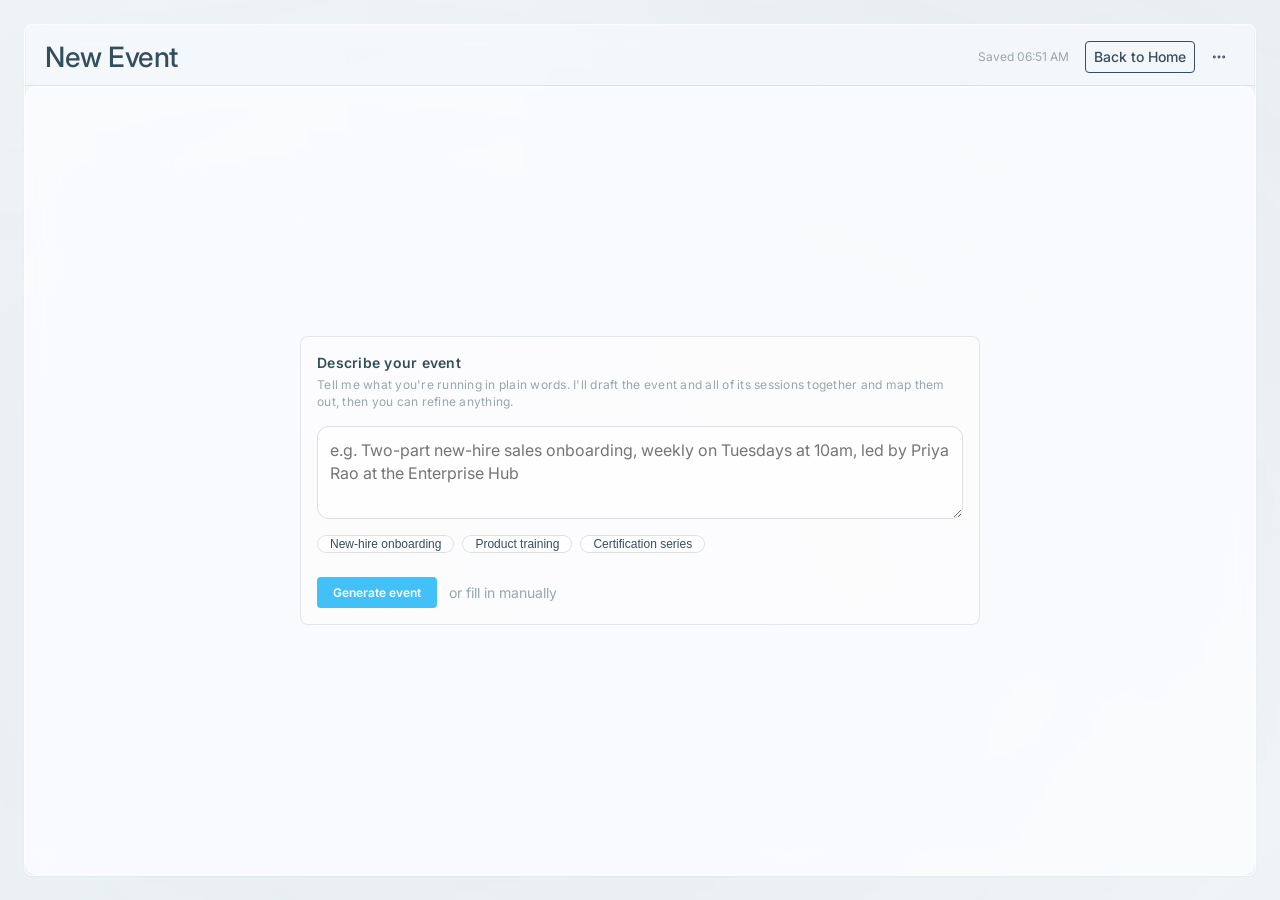
==== commit 82d0efc4: "Improve event chat entry, map intro framing, and refine flow. Add event prompt examples and overview" ====
--- a/new-event.html
+++ b/new-event.html
@@ -23,11 +23,19 @@
           <h1>New Event</h1>
         </div>
         <div class="workspace-header-actions">
+          <span class="workspace-save-status" id="event-admin-meta" aria-live="polite"></span>
           <a class="home-task-action workspace-link-action" href="index.html#events-workspace">Back to Home</a>
-          <button type="button" class="home-task-action" id="event-admin-close-button">Reset</button>
-          <button type="button" class="home-task-action" id="workspace-save-button">Save</button>
+          <button type="button" class="workspace-quiet-action" id="workspace-save-button">Save</button>
           <button type="button" class="home-task-action" id="workspace-review-button">Review</button>
           <button type="button" class="home-task-action home-task-action-primary" id="workspace-publish-button">Publish</button>
+          <div class="workspace-overflow">
+            <button type="button" class="event-toolbar-icon" id="workspace-overflow-toggle" aria-label="More event actions" aria-haspopup="menu" aria-expanded="false" aria-controls="workspace-overflow-menu">
+              <svg viewBox="0 0 24 24" fill="none" stroke="currentColor" stroke-width="1.6" stroke-linecap="round" stroke-linejoin="round"><circle cx="5" cy="12" r="1.4"/><circle cx="12" cy="12" r="1.4"/><circle cx="19" cy="12" r="1.4"/></svg>
+            </button>
+            <div class="workspace-overflow-menu" id="workspace-overflow-menu" role="menu" aria-hidden="true">
+              <button type="button" class="workspace-overflow-item is-destructive" id="event-admin-close-button" role="menuitem">Discard event</button>
+            </div>
+          </div>
         </div>
       </header>
       <div class="content-pane-divider"></div>
--- a/styles.css
+++ b/styles.css
@@ -505,7 +505,8 @@
 }
 
 .workspace-default-view,
-.workspace-event-view {
+.workspace-event-view,
+.workspace-event-overview-view {
   flex: 1;
   min-height: 0;
   display: flex;
@@ -513,7 +514,8 @@
 }
 
 .workspace-default-view.is-hidden,
-.workspace-event-view.is-hidden {
+.workspace-event-view.is-hidden,
+.workspace-event-overview-view.is-hidden {
   display: none;
 }
 
@@ -1189,6 +1191,27 @@
   width: 100%;
 }
 
+/* Empty-state for the AI event path: a lede plus the same example prompts the
+   workspace cold start offers, so the composer is never a blank invitation. */
+.chat-prompt-starters {
+  display: grid;
+  gap: var(--space-sm);
+  width: 100%;
+}
+
+.chat-prompt-starters-lede {
+  color: var(--text-secondary);
+  font-size: var(--text-sm);
+  line-height: var(--line-height-relaxed);
+  letter-spacing: 0.03px;
+}
+
+.chat-prompt-starter-chips {
+  display: flex;
+  flex-wrap: wrap;
+  gap: var(--space-2xs);
+}
+
 /* Agent "thinking" loading state: sparkle + cycling status phrase + a
    decorative chevron, shown briefly before the streamed reply replaces it. */
 .ai-thinking {
@@ -1412,11 +1435,71 @@
   border-top: 0;
 }
 
+/* Five fields will not fit across a side panel, so each session is a small
+   stacked card instead: the name it is known by, then when and how big. */
 .ai-structure-branches.is-editable li.ai-structure-branch {
   display: grid;
-  grid-template-columns: 1.1fr 0.6fr 1fr 1.2fr;
+  grid-template-columns: minmax(0, 1fr) minmax(0, 76px) 24px;
+  grid-template-areas:
+    "name  name  remove"
+    "date  seats ."
+    "tz    tz    .";
   align-items: end;
   gap: var(--space-2xs);
+  padding: var(--space-2xs);
+  border: 1px solid rgba(51, 78, 92, 0.12);
+  border-radius: var(--radius-xs);
+  background: rgba(255, 255, 255, 0.4);
+}
+
+.ai-structure-branch > .ai-structure-field[data-field="name"] { grid-area: name; }
+.ai-structure-branch > .ai-structure-field[data-field="capacity"] { grid-area: seats; }
+.ai-structure-branch > .ai-structure-field[data-field="date"] { grid-area: date; }
+.ai-structure-branch > .ai-structure-field[data-field="timezone"] { grid-area: tz; }
+
+.ai-structure-branches.is-editable li.ai-structure-branch .ai-structure-branch-remove {
+  grid-area: remove;
+}
+
+/* Per-row remove sits in its own trailing column so it lines up with inputs. */
+.ai-structure-branch-remove {
+  width: 24px;
+  height: 24px;
+  padding: 0;
+  border: 1px solid rgba(51, 78, 92, 0.16);
+  border-radius: var(--radius-xs);
+  background: transparent;
+  color: var(--text-secondary);
+  font-size: 15px;
+  line-height: 1;
+  cursor: pointer;
+  transition: background 120ms ease, color 120ms ease, border-color 120ms ease;
+}
+
+.ai-structure-branch-remove:hover {
+  background: rgba(227, 137, 26, 0.1);
+  border-color: rgba(227, 137, 26, 0.4);
+  color: #8b5208;
+}
+
+.ai-structure-add-session {
+  align-self: flex-start;
+  margin-top: var(--space-2xs);
+  padding: var(--space-3xs) var(--space-sm);
+  border: 1px dashed rgba(51, 78, 92, 0.28);
+  border-radius: var(--radius-xs);
+  background: transparent;
+  font-size: var(--text-xs);
+  font-weight: 600;
+  color: var(--text-secondary);
+  cursor: pointer;
+  transition: background 120ms ease, color 120ms ease, border-color 120ms ease;
+}
+
+.ai-structure-add-session:hover {
+  background: var(--bg-glass);
+  border-color: var(--glass-border);
+  color: var(--text-primary);
 }
 
 .ai-structure-field {
@@ -1516,8 +1599,8 @@
 
 .ai-structure-registration {
   display: flex;
-  flex-wrap: wrap;
-  align-items: end;
+  flex-direction: column;
+  align-items: stretch;
   gap: var(--space-sm);
 }
 
@@ -1529,10 +1612,39 @@
   display: flex;
   align-items: center;
   gap: var(--space-3xs);
-  padding-bottom: var(--space-3xs);
   font-size: var(--text-xs);
   color: var(--text-secondary);
   cursor: pointer;
+}
+
+/* Track attendance applies to either path, so it sits in its own subgroup set
+   apart by a hairline divider rather than reading as a third radio. */
+.ai-structure-attendance {
+  display: flex;
+  flex-direction: column;
+  gap: var(--space-3xs);
+  padding-top: var(--space-sm);
+  border-top: 1px solid rgba(51, 78, 92, 0.12);
+}
+
+/* Two mutually exclusive options stack as radios so both stay visible. */
+.ai-structure-radio-group {
+  display: flex;
+  flex-direction: column;
+  gap: var(--space-2xs);
+}
+
+.ai-structure-radio {
+  display: flex;
+  align-items: center;
+  gap: var(--space-3xs);
+  font-size: var(--text-xs);
+  color: var(--text-secondary);
+  cursor: pointer;
+}
+
+.ai-structure-radio input {
+  margin: 0;
 }
 
 /* In-chat requirements form (Agent Center pattern): grouped, prefilled fields
@@ -1663,7 +1775,6 @@
   font-size: var(--text-xs);
   color: var(--text-secondary);
 }
-
 
 /* Fixed chat composer and its nested controls. */
 .prompt-composer-chat {
@@ -2633,6 +2744,87 @@
   text-decoration: none;
 }
 
+/* Save is available but not competing with Review and Publish, so it reads as
+   text next to the save state rather than as a third outlined button. */
+.workspace-quiet-action {
+  border: 0;
+  background: transparent;
+  color: var(--text-secondary);
+  font-family: var(--font-family-base);
+  font-size: var(--text-sm);
+  font-weight: 500;
+  line-height: 1.3;
+  padding: var(--space-3xs) var(--space-2xs);
+  border-radius: var(--radius-xs);
+  cursor: pointer;
+  transition: background-color var(--polar-motion-duration-fast) var(--polar-motion-easing-standard),
+    color var(--polar-motion-duration-fast) var(--polar-motion-easing-standard);
+}
+
+.workspace-quiet-action:hover:not(:disabled) {
+  background: rgba(51, 78, 92, 0.06);
+  color: var(--text-primary);
+}
+
+.workspace-quiet-action:disabled {
+  opacity: 0.55;
+  cursor: default;
+}
+
+.workspace-quiet-action.is-hidden {
+  display: none;
+}
+
+.workspace-overflow {
+  position: relative;
+  display: inline-flex;
+}
+
+.workspace-overflow-menu {
+  position: absolute;
+  top: calc(100% + var(--space-4xs));
+  right: 0;
+  /* Above the toast host (130), which occupies the same top-right corner. */
+  z-index: 140;
+  min-width: 168px;
+  display: grid;
+  gap: var(--space-5xs);
+  padding: var(--space-4xs);
+  border-radius: var(--radius-sm);
+  border: 1px solid var(--glass-border);
+  background: var(--background-base);
+  box-shadow: 0 8px 24px rgba(51, 78, 92, 0.16);
+}
+
+.workspace-overflow-menu[aria-hidden="true"] {
+  display: none;
+}
+
+.workspace-overflow-item {
+  border: 0;
+  background: transparent;
+  text-align: left;
+  font-family: var(--font-family-base);
+  font-size: var(--text-sm);
+  color: var(--text-secondary);
+  padding: var(--space-3xs) var(--space-2xs);
+  border-radius: var(--radius-xs);
+  cursor: pointer;
+  transition: background-color var(--polar-motion-duration-fast) var(--polar-motion-easing-standard);
+}
+
+.workspace-overflow-item:hover {
+  background: rgba(51, 78, 92, 0.06);
+}
+
+.workspace-overflow-item.is-destructive {
+  color: #b3261e;
+}
+
+.workspace-overflow-item.is-destructive:hover {
+  background: rgba(179, 38, 30, 0.08);
+}
+
 .workspace-event-preview.is-hidden {
   display: none;
 }
@@ -2677,57 +2869,6 @@
   line-height: var(--line-height-relaxed);
 }
 
-/* Publish confirmation: what the agent pushed to the connected systems. */
-.event-sync-summary {
-  margin-top: var(--space-md);
-  padding: var(--space-sm) var(--space-md);
-  border: 1px solid rgba(42, 186, 248, 0.28);
-  border-radius: var(--radius-sm);
-  background: rgba(245, 251, 255, 0.7);
-}
-
-.event-sync-summary h3 {
-  margin: 0 0 var(--space-2xs);
-  font-size: var(--text-sm);
-  color: var(--text-primary);
-}
-
-.event-sync-list {
-  margin: 0;
-  padding: 0;
-  list-style: none;
-  display: grid;
-  gap: var(--space-3xs);
-}
-
-.event-sync-item {
-  position: relative;
-  padding-left: var(--space-md);
-  color: var(--text-secondary);
-  font-size: var(--text-sm);
-  line-height: var(--line-height-relaxed);
-}
-
-.event-sync-item::before {
-  content: "";
-  position: absolute;
-  left: 0;
-  top: 0.55em;
-  width: 8px;
-  height: 8px;
-  border-radius: 50%;
-  background: rgba(42, 186, 248, 0.6);
-}
-
-.event-sync-item.is-calendar::before { background: rgba(120, 132, 242, 0.7); }
-.event-sync-item.is-room::before { background: rgba(76, 178, 130, 0.75); }
-.event-sync-item.is-video::before { background: rgba(240, 150, 80, 0.75); }
-
-.event-sync-provider {
-  font-weight: 600;
-  color: var(--text-primary);
-}
-
 .workspace-event-editor {
   flex: 1;
   min-height: 0;
@@ -2749,6 +2890,704 @@
   align-items: flex-start;
   gap: var(--space-sm);
   padding: var(--space-xl);
+}
+
+/* ======================================
+   Event Overview (post-publish, Arctic-native)
+   ====================================== */
+
+/* Product-style header toolbar (mirrors the reference: back/home, title +
+   breadcrumb, Manage/View toggle, help/overflow). */
+.event-overview-toolbar {
+  align-items: center;
+}
+
+.event-toolbar-left,
+.event-toolbar-right {
+  display: flex;
+  align-items: center;
+  gap: var(--space-sm);
+  min-width: 0;
+}
+
+.event-toolbar-icon {
+  display: inline-flex;
+  align-items: center;
+  justify-content: center;
+  width: 32px;
+  height: 32px;
+  flex-shrink: 0;
+  padding: 0;
+  border: 0;
+  border-radius: var(--radius-sm);
+  background: transparent;
+  color: var(--text-secondary);
+  cursor: pointer;
+  transition: background-color var(--polar-motion-duration-fast) var(--polar-motion-easing-standard),
+    color var(--polar-motion-duration-fast) var(--polar-motion-easing-standard);
+}
+
+.event-toolbar-icon:hover {
+  background: rgba(51, 78, 92, 0.06);
+  color: var(--text-primary);
+}
+
+.event-toolbar-icon svg {
+  width: 16px;
+  height: 16px;
+  display: block;
+}
+
+.event-toolbar-copy {
+  display: flex;
+  flex-direction: column;
+  gap: 2px;
+  min-width: 0;
+}
+
+.event-toolbar-title {
+  margin: 0;
+  font-size: var(--text-md);
+  font-weight: 600;
+  line-height: 1.2;
+  color: var(--text-primary);
+  white-space: nowrap;
+  overflow: hidden;
+  text-overflow: ellipsis;
+}
+
+.event-toolbar-breadcrumb {
+  display: flex;
+  align-items: center;
+  flex-wrap: wrap;
+  gap: var(--space-2xs);
+  margin: 0;
+  font-size: var(--text-xs);
+  color: var(--text-secondary);
+}
+
+.event-toolbar-crumb {
+  display: inline-flex;
+  align-items: center;
+  gap: var(--space-3xs);
+}
+
+.event-toolbar-crumb .event-ov-icon svg {
+  width: 12px;
+  height: 12px;
+}
+
+.event-toolbar-link {
+  color: #1d6de2;
+  text-decoration: none;
+  cursor: pointer;
+}
+
+.event-toolbar-link:hover {
+  text-decoration: underline;
+}
+
+/* Reads as the record's parent Spot without promising a destination. */
+.event-toolbar-link.is-inert {
+  color: var(--text-secondary);
+  cursor: default;
+}
+
+.event-toolbar-sep {
+  color: var(--text-secondary);
+  opacity: 0.5;
+}
+
+.event-toolbar-toggle {
+  display: inline-flex;
+  padding: 2px;
+  border-radius: var(--radius-sm);
+  border: 1px solid rgba(51, 78, 92, 0.14);
+  background: rgba(245, 251, 255, 0.7);
+}
+
+.event-toolbar-toggle-btn {
+  border: 1px solid transparent;
+  background: transparent;
+  padding: var(--space-3xs) var(--space-sm);
+  border-radius: var(--radius-xs);
+  font-family: inherit;
+  font-size: var(--text-sm);
+  color: var(--text-secondary);
+  /* A two-word label wrapping turns the segmented control into a block that
+     collides with whatever sits beside it in the toolbar. */
+  white-space: nowrap;
+  cursor: pointer;
+  transition: background-color var(--polar-motion-duration-fast) var(--polar-motion-easing-standard),
+    color var(--polar-motion-duration-fast) var(--polar-motion-easing-standard);
+}
+
+.event-toolbar-toggle-btn:hover:not(.is-active) {
+  color: var(--text-primary);
+}
+
+.event-toolbar-toggle-btn.is-active {
+  color: var(--text-primary);
+  font-weight: 600;
+  background: #fff;
+  border-color: var(--glass-border);
+  box-shadow: var(--glass-shadow);
+}
+
+.event-overview {
+  flex: 1;
+  min-height: 0;
+  overflow-y: auto;
+  scrollbar-width: none;
+  padding: var(--space-xl);
+}
+
+.event-overview::-webkit-scrollbar {
+  width: 0;
+  height: 0;
+}
+
+#event-overview-root {
+  display: flex;
+  flex-direction: column;
+  gap: var(--space-lg);
+  max-width: 1200px;
+}
+
+.event-ov-icon {
+  display: inline-flex;
+  color: var(--text-secondary);
+}
+
+.event-ov-icon svg {
+  width: 15px;
+  height: 15px;
+  display: block;
+}
+
+/* Section tabs (presentational IA; Overview is the live surface) */
+.event-overview-tabs {
+  display: flex;
+  gap: var(--space-lg);
+  flex-wrap: wrap;
+  border-bottom: 1px solid rgba(51, 78, 92, 0.12);
+}
+
+.workspace-event-overview-view.is-view-mode .event-overview-tabs {
+  display: none;
+}
+
+.event-overview-tab {
+  border: 0;
+  background: transparent;
+  padding: 0 0 var(--space-sm);
+  margin-bottom: -1px;
+  font-family: inherit;
+  font-size: var(--text-sm);
+  color: var(--text-secondary);
+  cursor: pointer;
+  border-bottom: 2px solid transparent;
+  transition: color var(--polar-motion-duration-fast) var(--polar-motion-easing-standard),
+    border-color var(--polar-motion-duration-fast) var(--polar-motion-easing-standard);
+}
+
+.event-overview-tab:hover:not(.is-active) {
+  color: var(--text-primary);
+  border-bottom-color: rgba(51, 78, 92, 0.25);
+}
+
+.event-overview-tab.is-active {
+  color: var(--text-primary);
+  font-weight: 600;
+  border-bottom-color: var(--accent-blue, #2ABAF8);
+}
+
+.event-overview-tab.is-preview-only {
+  opacity: 0.45;
+  cursor: default;
+}
+
+.event-overview-tab.is-preview-only:hover {
+  border-bottom-color: transparent;
+}
+
+/* Attendee view: registration is the only thing being asked of the reader. */
+.event-attendee-cta {
+  display: flex;
+  flex-direction: column;
+  align-items: flex-start;
+  gap: var(--space-2xs);
+  margin-top: var(--space-xs);
+}
+
+.event-attendee-register {
+  border: 0.5px solid rgba(42, 186, 248, 0.88);
+  border-radius: var(--radius-sm);
+  background: rgba(42, 186, 248, 0.88);
+  padding: var(--space-2xs) var(--space-md);
+  font-family: inherit;
+  font-size: var(--text-md);
+  font-weight: 500;
+  line-height: 1.3;
+  color: #fff;
+  cursor: pointer;
+  transition: background var(--polar-motion-duration-fast) var(--polar-motion-easing-standard);
+}
+
+.event-attendee-register:hover:not(:disabled) {
+  background: rgba(42, 186, 248, 1);
+}
+
+.event-attendee-register:disabled {
+  background: rgba(51, 78, 92, 0.08);
+  border-color: rgba(51, 78, 92, 0.16);
+  color: var(--text-secondary);
+  cursor: default;
+}
+
+.event-attendee-cta-note {
+  font-size: var(--text-sm);
+  line-height: var(--line-height-sm);
+  color: var(--text-secondary);
+}
+
+/* Hero: generated cover + at-a-glance panel */
+.event-overview-hero {
+  display: grid;
+  grid-template-columns: minmax(0, 1.05fr) minmax(0, 1fr);
+  gap: var(--space-lg);
+  align-items: stretch;
+}
+
+/* Generated cover banner — colour keyed off the event via --cover-h */
+.event-cover {
+  --cover-h: 205;
+  position: relative;
+  margin: 0;
+  min-height: 220px;
+  border-radius: var(--radius-md);
+  overflow: hidden;
+  border: 1px solid var(--glass-border);
+  background:
+    radial-gradient(120% 130% at 14% 14%, hsl(var(--cover-h) 72% 93%), transparent 58%),
+    radial-gradient(120% 130% at 88% 92%, hsl(calc(var(--cover-h) + 42) 66% 91%), transparent 55%),
+    linear-gradient(140deg, hsl(var(--cover-h) 58% 95%), hsl(calc(var(--cover-h) - 28) 52% 90%));
+  box-shadow: var(--glass-shadow);
+  display: flex;
+  flex-direction: column;
+  justify-content: flex-end;
+}
+
+.event-cover-map {
+  position: absolute;
+  inset: 0;
+  pointer-events: none;
+}
+
+.event-cover-orbit {
+  position: absolute;
+  inset: 0;
+  width: 100%;
+  height: 100%;
+}
+
+/* The map + arcs + markers share this frame, which keeps the map's true
+   950:620 aspect ratio (no horizontal stretch) while covering the banner's
+   width. It is nudged up so the northern-hemisphere region band stays centred
+   in the shorter banner; the empty poles and southern ocean are cropped. */
+.event-cover-worldmap {
+  position: absolute;
+  left: 0;
+  top: 50%;
+  width: 100%;
+  aspect-ratio: 950 / 620;
+  transform: translateY(-32%);
+  pointer-events: none;
+}
+
+.event-cover-worldmap-img {
+  position: absolute;
+  inset: 0;
+  width: 100%;
+  height: 100%;
+  object-fit: cover;
+  opacity: 0.5;
+  pointer-events: none;
+}
+
+.event-cover-link {
+  fill: none;
+  stroke: hsl(var(--cover-h) 62% 50% / 0.5);
+  stroke-width: 1;
+  stroke-dasharray: 2 2.5;
+  vector-effect: non-scaling-stroke;
+}
+
+.event-cover-nodes {
+  position: absolute;
+  inset: 0;
+}
+
+.event-cover-marker {
+  position: absolute;
+  transform: translate(-50%, -50%);
+  display: flex;
+  flex-direction: column;
+  align-items: center;
+  gap: 3px;
+  animation: event-cover-pop var(--polar-motion-duration-medium) var(--polar-motion-easing-enter) backwards;
+  animation-delay: var(--marker-delay, 0ms);
+}
+
+.event-cover-dot {
+  width: 9px;
+  height: 9px;
+  border-radius: 50%;
+  background: hsl(var(--cover-h) 78% 56%);
+  box-shadow: 0 0 0 4px hsl(var(--cover-h) 80% 60% / 0.22);
+}
+
+.event-cover-tick {
+  font-size: 9px;
+  font-weight: 600;
+  letter-spacing: 0.06em;
+  text-transform: uppercase;
+  color: hsl(var(--cover-h) 40% 34%);
+}
+
+@keyframes event-cover-pop {
+  from { opacity: 0; transform: translate(-50%, -50%) scale(0.6); }
+  to { opacity: 1; transform: translate(-50%, -50%) scale(1); }
+}
+
+.event-cover-edit {
+  position: absolute;
+  top: var(--space-sm);
+  right: var(--space-sm);
+  width: 30px;
+  height: 30px;
+  display: inline-flex;
+  align-items: center;
+  justify-content: center;
+  border-radius: var(--radius-sm);
+  border: 1px solid var(--glass-border);
+  background: var(--bg-glass);
+  backdrop-filter: var(--glass-panel-blur);
+  color: var(--text-primary);
+  cursor: pointer;
+  opacity: 0;
+  transition: opacity var(--polar-motion-duration-fast) var(--polar-motion-easing-standard),
+    background-color var(--polar-motion-duration-fast) var(--polar-motion-easing-standard);
+}
+
+.event-cover-edit svg {
+  width: 15px;
+  height: 15px;
+}
+
+.event-cover:hover .event-cover-edit,
+.event-cover-edit:focus-visible {
+  opacity: 1;
+}
+
+.event-cover-edit:hover {
+  background: rgba(255, 255, 255, 0.85);
+}
+
+/* At-a-glance info panel */
+.event-hero-info {
+  display: flex;
+  flex-direction: column;
+  gap: var(--space-sm);
+  padding: var(--space-md) 0;
+}
+
+.event-hero-daterange {
+  display: flex;
+  align-items: center;
+  gap: var(--space-2xs);
+  margin: 0;
+  font-size: var(--text-md);
+  font-weight: 600;
+  color: var(--text-primary);
+}
+
+.event-hero-daterange .event-ov-icon {
+  color: var(--accent-blue, #2ABAF8);
+}
+
+.event-hero-title {
+  margin: 0;
+  font-size: var(--text-xl);
+  line-height: 1.2;
+  font-weight: 600;
+  color: var(--text-primary);
+}
+
+.event-hero-chips {
+  display: flex;
+  flex-wrap: wrap;
+  gap: var(--space-2xs);
+  margin: 0;
+  padding: 0;
+  list-style: none;
+}
+
+.event-chip {
+  padding: 3px var(--space-sm);
+  border-radius: 999px;
+  font-size: var(--text-xs);
+  color: var(--text-secondary);
+  background: rgba(230, 235, 240, 0.9);
+  border: 1px solid rgba(51, 78, 92, 0.1);
+}
+
+.event-hero-summary {
+  margin: 0;
+  font-size: var(--text-sm);
+  line-height: var(--line-height-relaxed);
+  color: var(--text-secondary);
+}
+
+.event-hero-facts {
+  display: grid;
+  grid-template-columns: auto 1fr;
+  gap: var(--space-3xs) var(--space-md);
+  margin: var(--space-2xs) 0 0;
+  padding-top: var(--space-sm);
+  border-top: 1px solid rgba(51, 78, 92, 0.1);
+}
+
+.event-hero-fact-key {
+  font-size: var(--text-sm);
+  color: var(--text-secondary);
+}
+
+.event-hero-fact-val {
+  margin: 0;
+  font-size: var(--text-sm);
+  color: var(--text-primary);
+}
+
+/* Stat strip */
+.event-overview-stats {
+  display: grid;
+  grid-template-columns: repeat(auto-fit, minmax(150px, 1fr));
+  gap: var(--space-sm);
+}
+
+.event-stat {
+  display: flex;
+  align-items: center;
+  gap: var(--space-sm);
+  padding: var(--space-md);
+  border: 1px solid var(--glass-border);
+  border-radius: var(--radius-sm);
+  background: rgba(245, 251, 255, 0.7);
+}
+
+.event-stat-icon {
+  display: inline-flex;
+  align-items: center;
+  justify-content: center;
+  width: 34px;
+  height: 34px;
+  flex-shrink: 0;
+  border-radius: var(--radius-sm);
+  color: var(--accent-blue, #2ABAF8);
+  background: rgba(42, 186, 248, 0.12);
+}
+
+.event-stat-icon svg {
+  width: 18px;
+  height: 18px;
+}
+
+.event-stat-text {
+  display: flex;
+  flex-direction: column;
+  gap: 1px;
+  min-width: 0;
+}
+
+.event-stat-value {
+  font-size: var(--text-lg, 18px);
+  font-weight: 600;
+  color: var(--text-primary);
+  line-height: 1.2;
+}
+
+.event-stat-label {
+  font-size: var(--text-xs);
+  color: var(--text-secondary);
+}
+
+/* Sessions */
+.event-overview-section {
+  display: flex;
+  flex-direction: column;
+  gap: var(--space-sm);
+}
+
+.event-section-head {
+  display: flex;
+  align-items: center;
+  gap: var(--space-sm);
+}
+
+.event-section-title {
+  margin: 0;
+  font-size: var(--text-md);
+  font-weight: 600;
+  color: var(--text-primary);
+}
+
+.event-section-count {
+  display: inline-flex;
+  align-items: center;
+  justify-content: center;
+  min-width: 22px;
+  height: 22px;
+  padding: 0 6px;
+  border-radius: 999px;
+  font-size: var(--text-xs);
+  font-weight: 600;
+  color: var(--text-secondary);
+  background: rgba(230, 235, 240, 0.9);
+}
+
+.event-sessions {
+  margin: 0;
+  padding: 0;
+  list-style: none;
+  display: flex;
+  flex-direction: column;
+  gap: var(--space-sm);
+}
+
+.event-session-card {
+  display: flex;
+  gap: var(--space-md);
+  padding: var(--space-md);
+  border: 1px solid var(--glass-border);
+  border-radius: var(--radius-sm);
+  background: rgba(255, 255, 255, 0.6);
+  transition: transform var(--polar-motion-duration-medium) var(--polar-motion-easing-standard),
+    box-shadow var(--polar-motion-duration-medium) var(--polar-motion-easing-standard);
+}
+
+.event-session-card:hover {
+  transform: translateY(-1px);
+  box-shadow: 0 6px 16px rgba(51, 78, 92, 0.08);
+}
+
+.event-session-thumb {
+  display: flex;
+  align-items: center;
+  justify-content: center;
+  width: 52px;
+  height: 52px;
+  flex-shrink: 0;
+  border-radius: var(--radius-sm);
+  border: 1px solid var(--glass-border);
+}
+
+.event-session-thumb.is-inperson {
+  color: #1c785a;
+  background: rgba(76, 178, 130, 0.14);
+}
+
+.event-session-thumb.is-virtual {
+  color: #1d6de2;
+  background: rgba(42, 186, 248, 0.14);
+}
+
+.event-session-thumb-icon svg {
+  width: 20px;
+  height: 20px;
+}
+
+.event-session-body {
+  display: flex;
+  flex-direction: column;
+  gap: var(--space-3xs);
+  min-width: 0;
+}
+
+.event-session-top {
+  display: flex;
+  align-items: center;
+  gap: var(--space-sm);
+}
+
+.event-session-index {
+  font-size: var(--text-xs);
+  font-weight: 600;
+  letter-spacing: 0.04em;
+  text-transform: uppercase;
+  color: var(--subtle-heading, #99a6ad);
+}
+
+.event-session-tag {
+  padding: 1px var(--space-2xs);
+  border-radius: var(--radius-xs, 4px);
+  font-size: var(--text-xs);
+  font-weight: 500;
+}
+
+.event-session-tag.is-inperson {
+  color: #1c785a;
+  background: rgba(76, 178, 130, 0.16);
+}
+
+.event-session-tag.is-virtual {
+  color: #1d6de2;
+  background: rgba(42, 186, 248, 0.16);
+}
+
+.event-session-title {
+  margin: 0;
+  font-size: var(--text-sm);
+  font-weight: 600;
+  color: var(--text-primary);
+}
+
+.event-session-meta {
+  display: flex;
+  align-items: center;
+  gap: var(--space-2xs);
+  margin: 0;
+  font-size: var(--text-sm);
+  color: var(--text-secondary);
+}
+
+.event-session-meta .event-ov-icon svg {
+  width: 14px;
+  height: 14px;
+}
+
+.event-session-meta-text {
+  min-width: 0;
+}
+
+@media (max-width: 900px) {
+  .event-overview-hero {
+    grid-template-columns: 1fr;
+  }
+
+  .event-hero-info {
+    padding-top: 0;
+  }
+}
+
+@media (prefers-reduced-motion: reduce) {
+  .event-cover-marker {
+    animation: none;
+  }
+
+  .event-session-card:hover {
+    transform: none;
+  }
 }
 
 .event-page .app-container {
@@ -2803,7 +3642,9 @@
   min-height: 0;
   width: 100%;
   display: grid;
-  grid-template-columns: minmax(200px, 220px) minmax(0, 1fr) minmax(220px, 260px);
+  /* The palette is five short labels; the canvas is the thing being read, so
+     the spare width goes there rather than into the list's right margin. */
+  grid-template-columns: minmax(176px, 188px) minmax(0, 1fr) minmax(220px, 260px);
 }
 
 .event-admin-palette-panel,
@@ -3067,13 +3908,14 @@
   position: relative;
 }
 
-.event-admin-canvas-meta {
+/* Save state belongs next to the actions that change it, not in the canvas
+   toolbar where it competed with the view controls for the same strip. */
+.workspace-save-status {
   color: #99a6ad;
-  font-size: 10px;
+  font-size: var(--text-xs);
   line-height: var(--line-height-tight);
-  margin-left: auto;
-  max-width: 100%;
-  text-align: right;
+  margin-right: var(--space-2xs);
+  white-space: nowrap;
 }
 
 /* Cold start owns the panel until an event exists, so the builder grid stands
@@ -3354,6 +4196,17 @@
   flex-wrap: wrap;
   flex: 1;
   min-width: 0;
+}
+
+/* Same segmented control as the overview toolbar, sized down to sit with the
+   status chips instead of dominating the strip. */
+.event-view-switch {
+  margin-left: auto;
+}
+
+.event-view-switch .event-toolbar-toggle-btn {
+  font-size: var(--text-xs);
+  padding: var(--space-5xs) var(--space-2xs);
 }
 
 .event-admin-canvas.is-space-pan {
